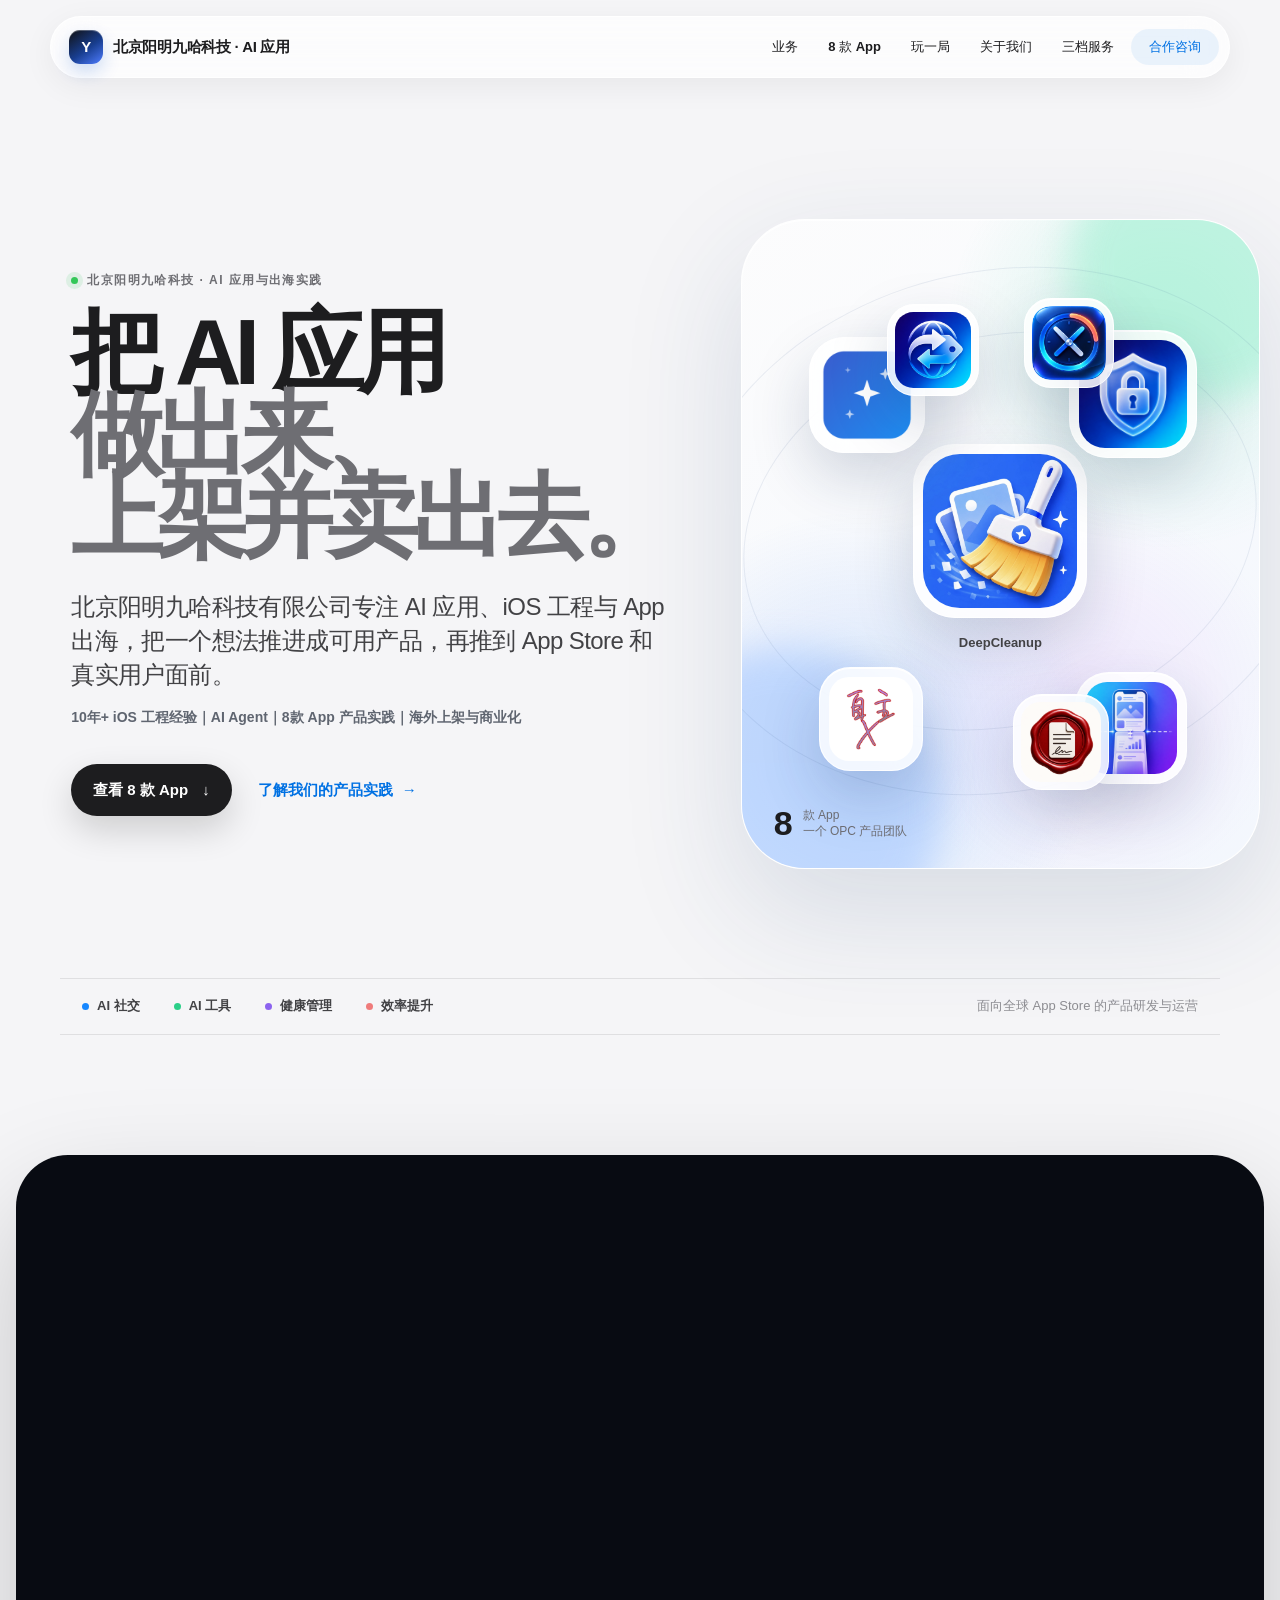
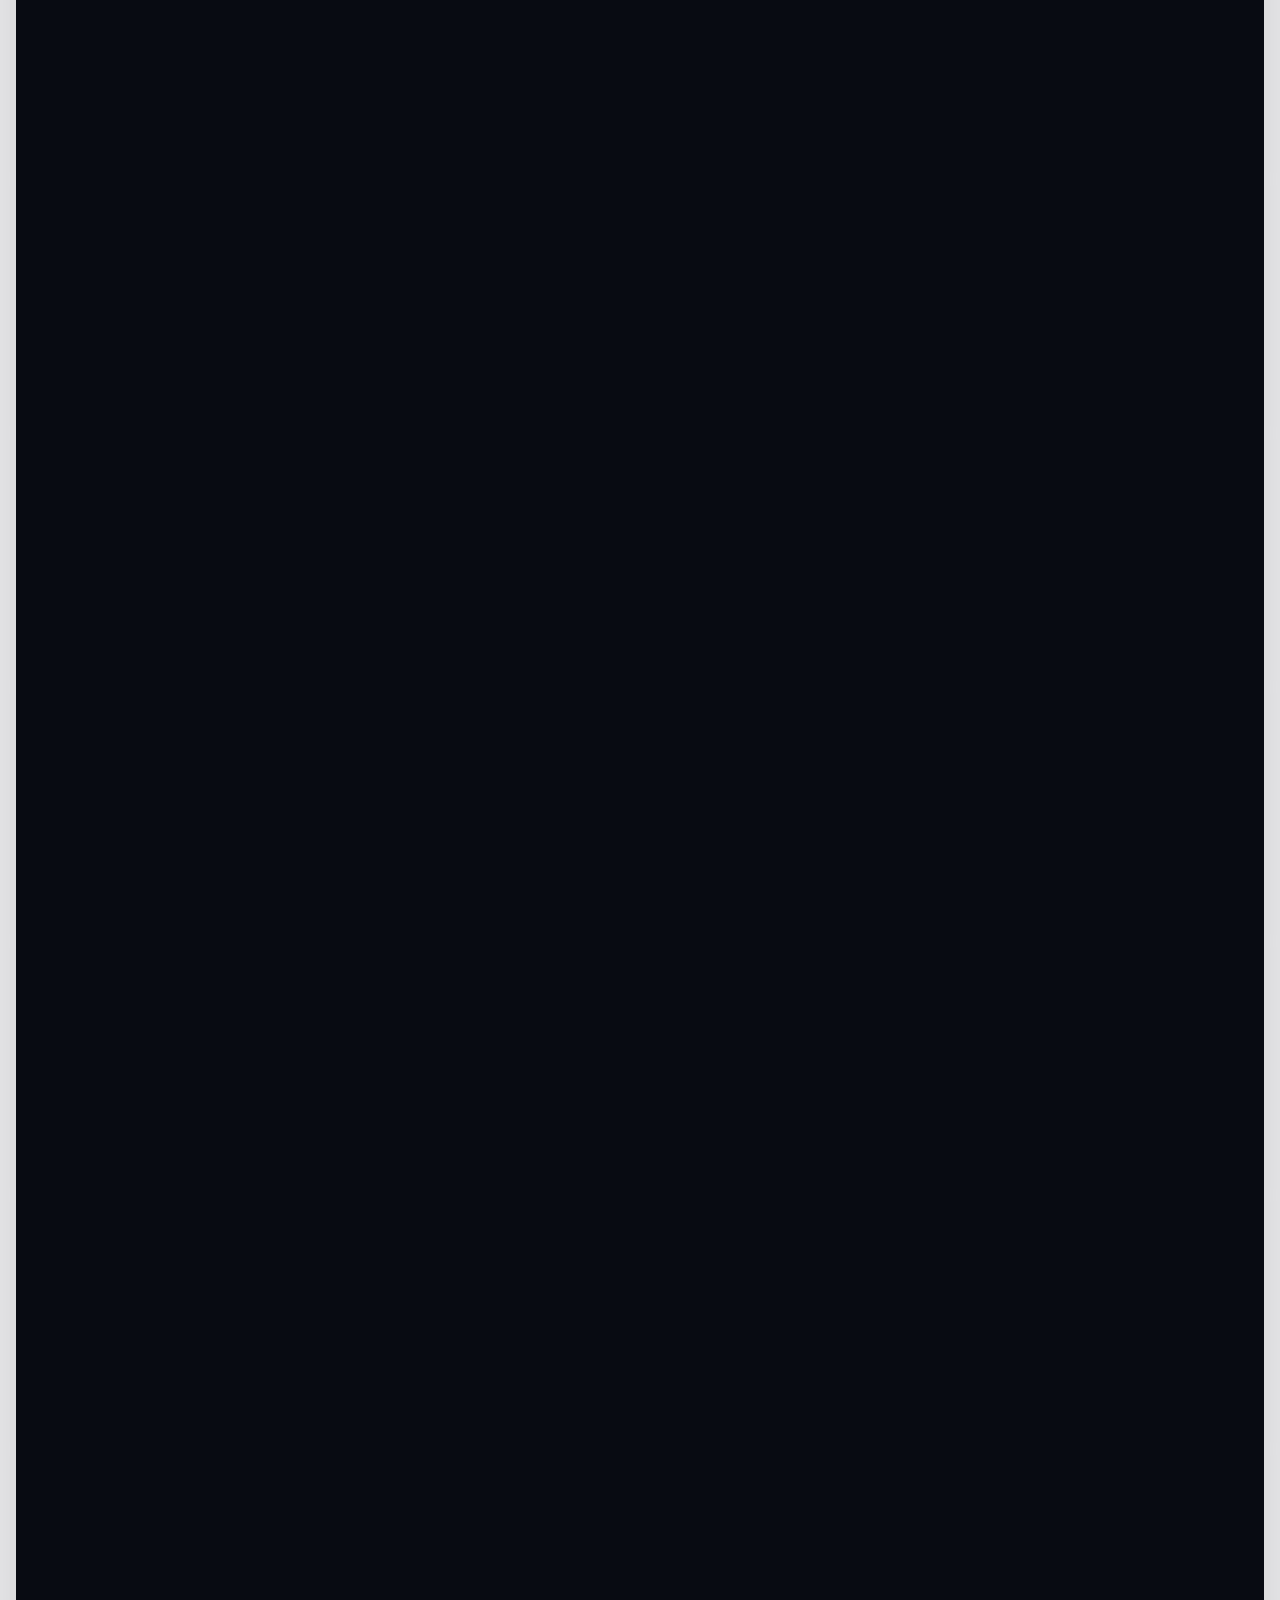
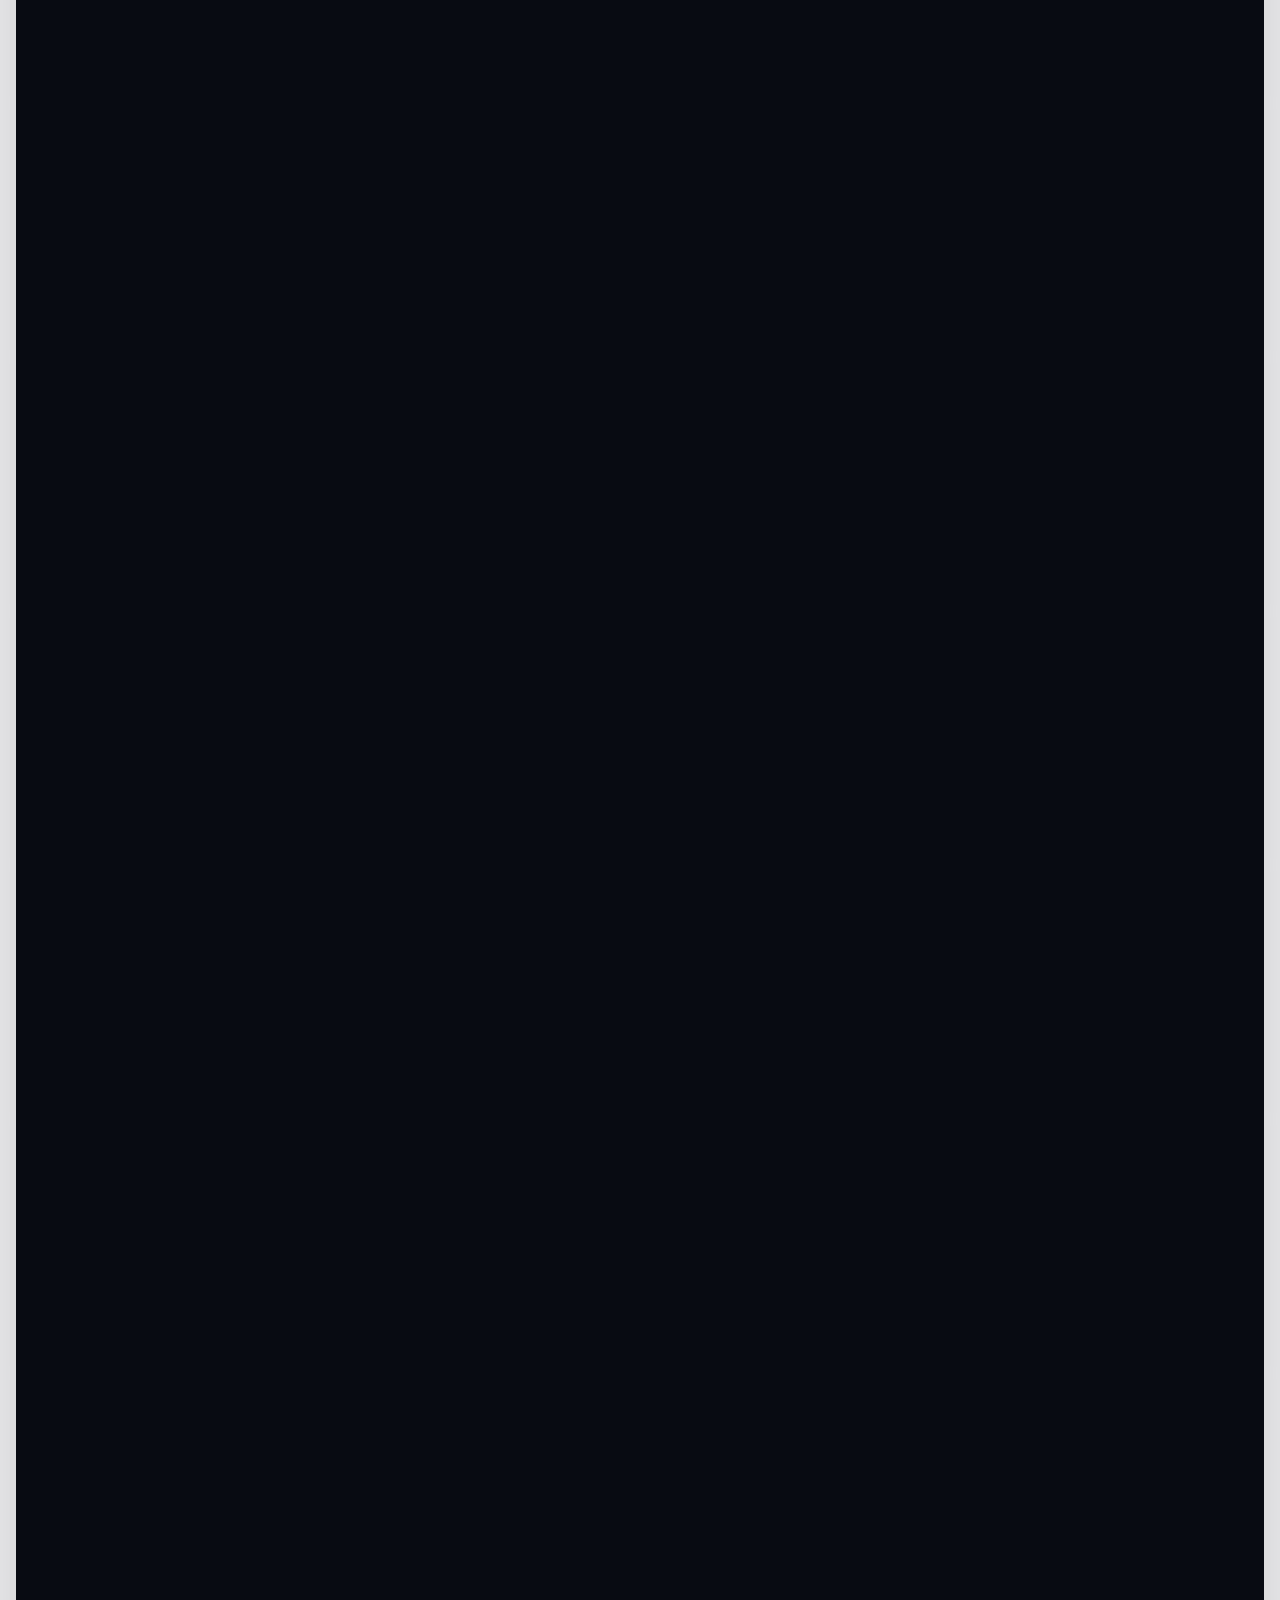
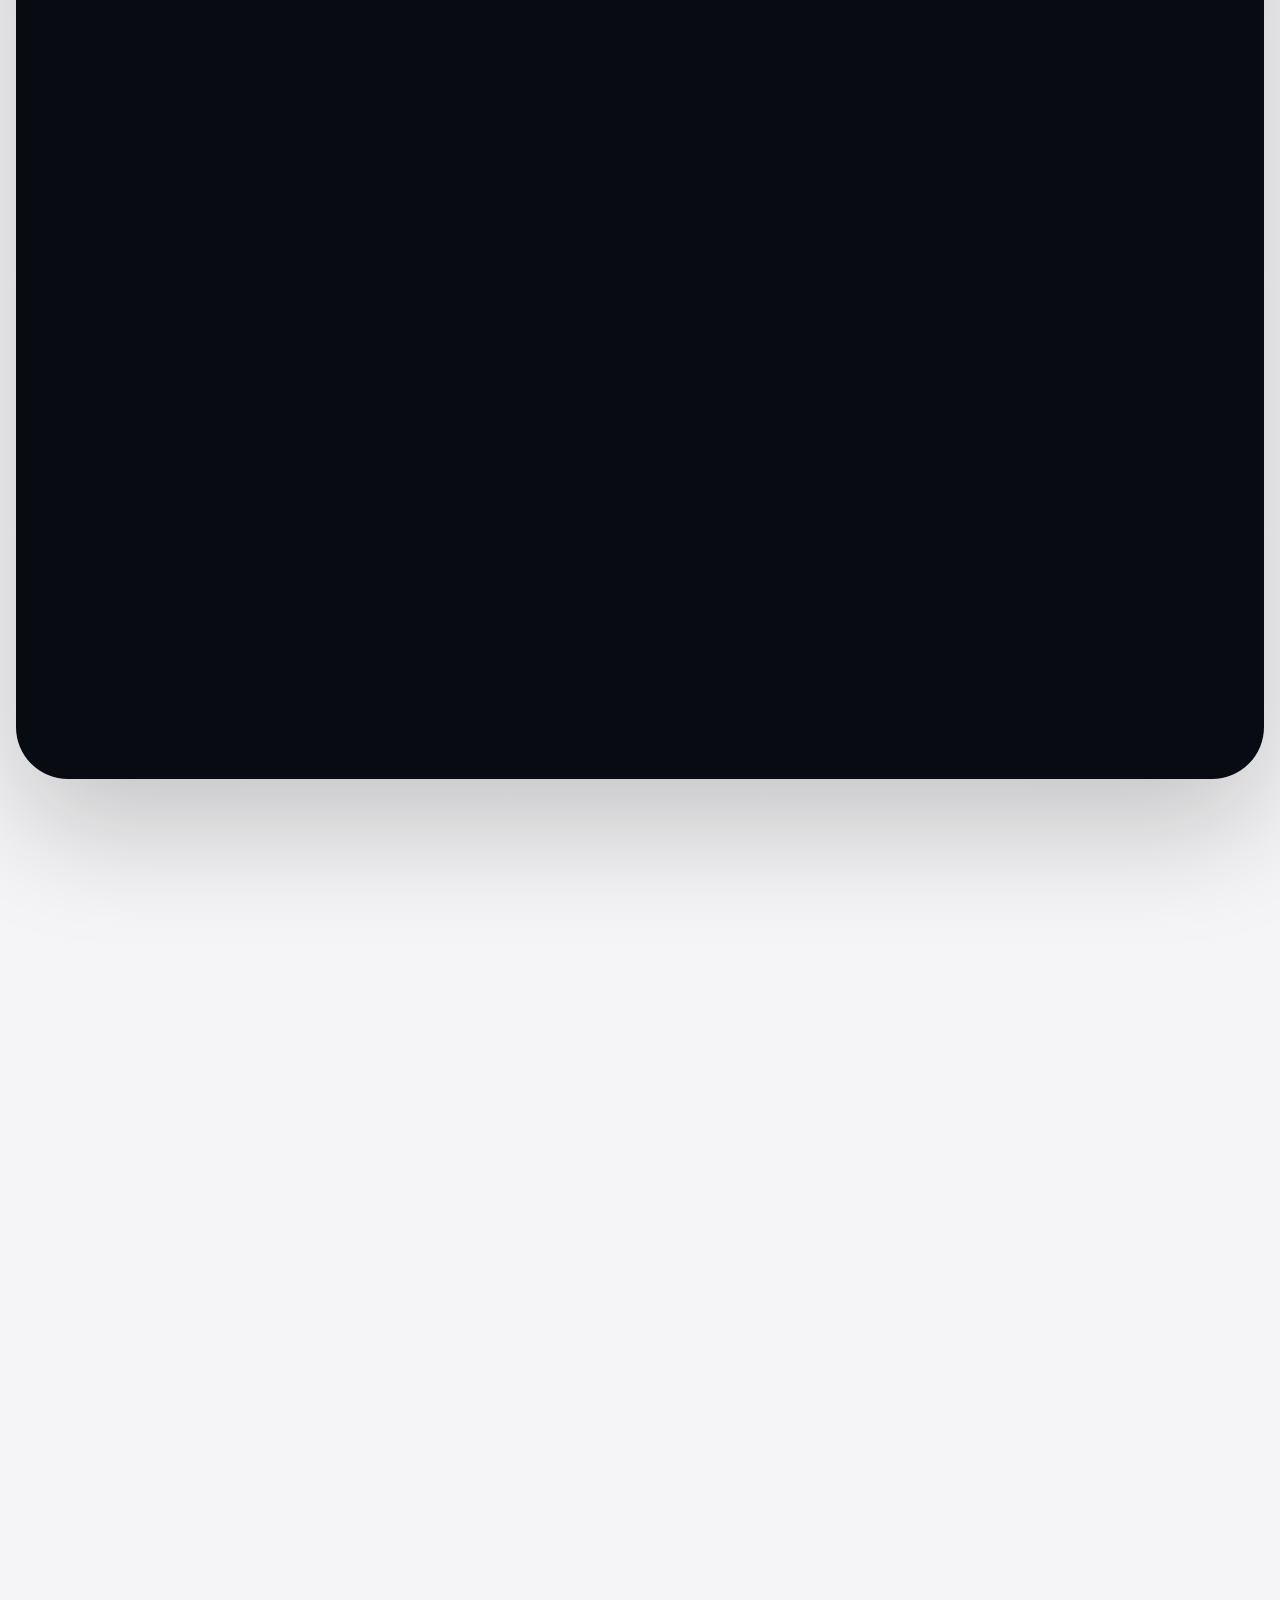
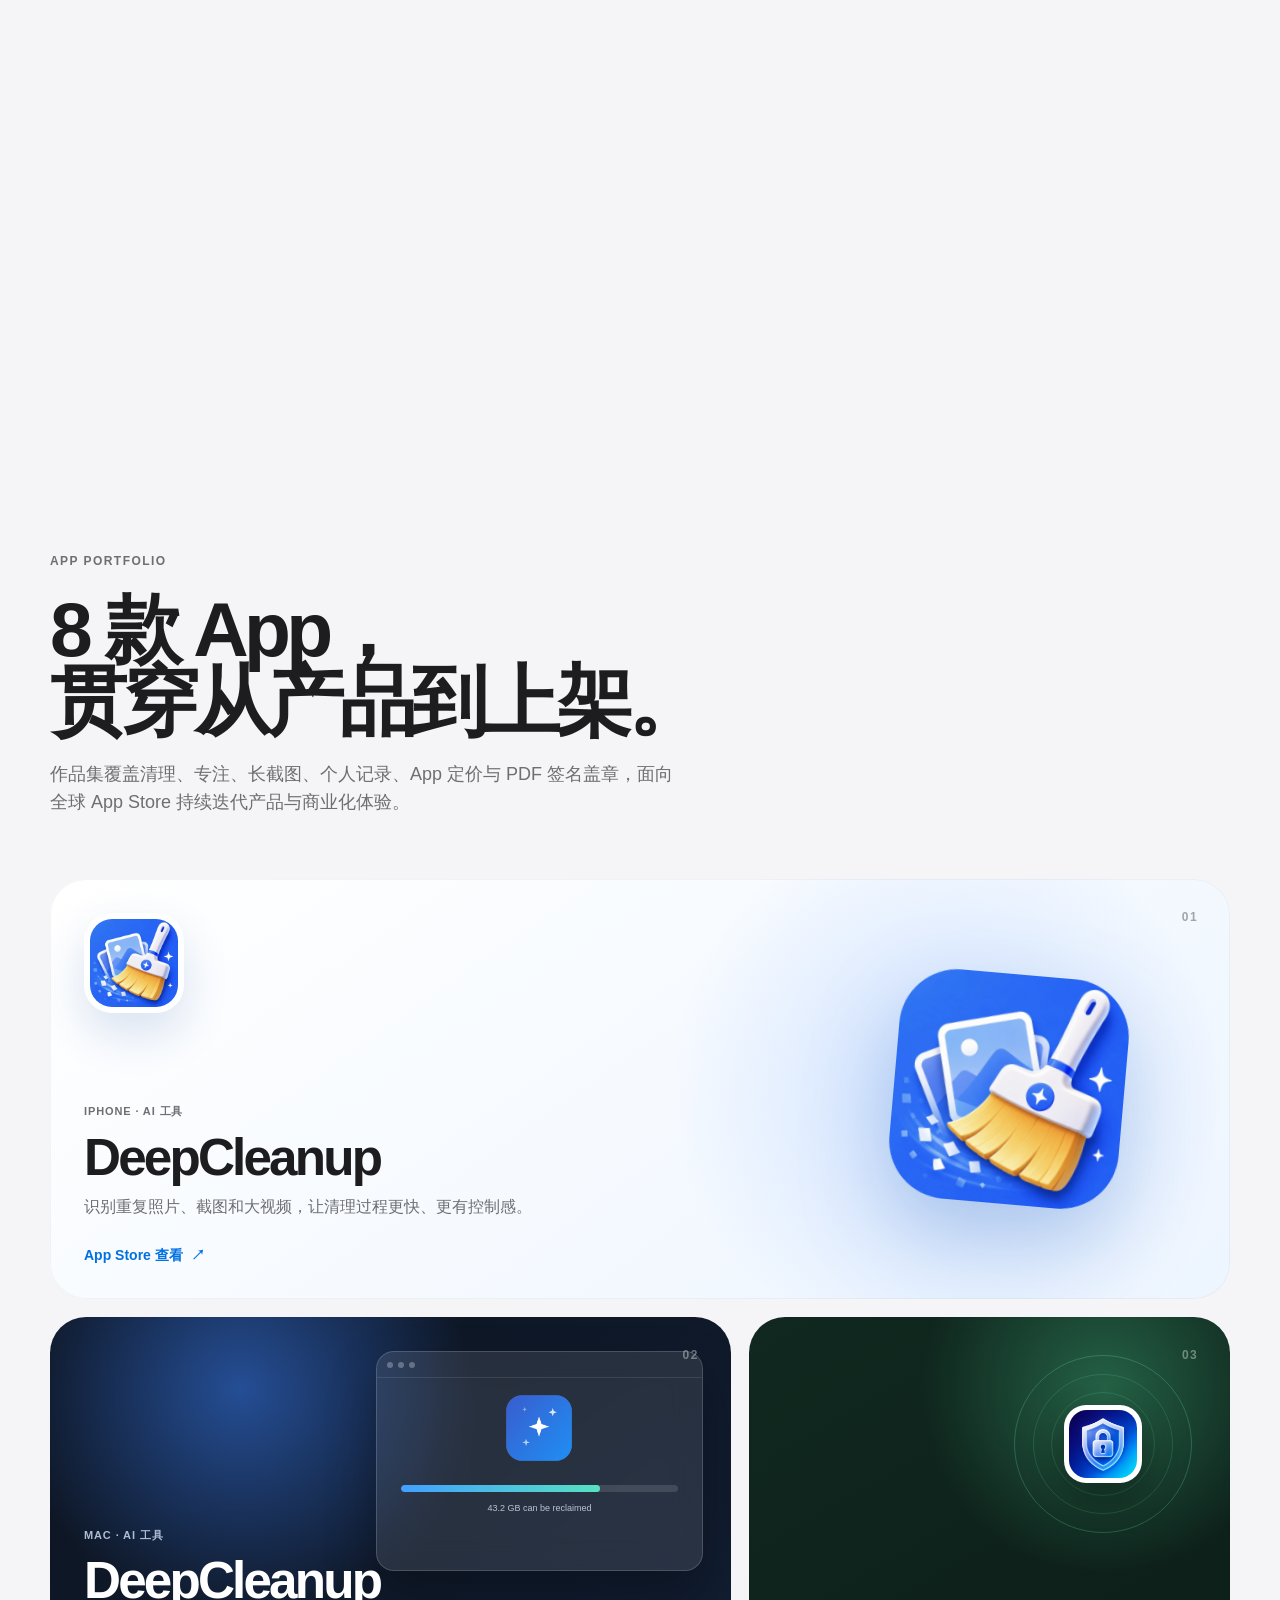
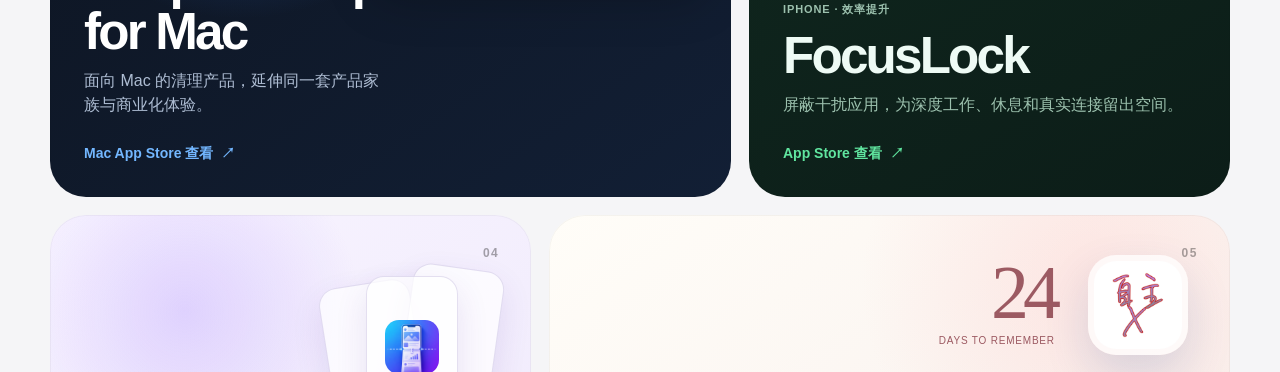
==== index.html @ b3d33155 "chore: sync homepage beside app site" ====
<!doctype html>
<html lang="zh-CN">
<head>
  <meta charset="utf-8" />
  <meta name="viewport" content="width=device-width, initial-scale=1" />
  <meta name="theme-color" content="#f5f5f7" />
  <title>北京阳明九哈科技有限公司｜AI 应用与全球化移动互联网产品</title>
  <meta name="description" content="北京阳明九哈科技有限公司，专注 AI 应用、iOS 工程、App 出海与从产品到 App Store 的完整落地。" />
  <meta name="keywords" content="AI 应用, AI Agent, iOS, App 出海, ASO, SEO, App 投流, App Store, 移动互联网产品" />
  <meta name="author" content="北京阳明九哈科技有限公司" />
  <meta property="og:type" content="website" />
  <meta property="og:title" content="北京阳明九哈科技有限公司｜AI 应用与全球化移动互联网产品" />
  <meta property="og:description" content="专注 AI 应用、iOS 工程、App 出海与产品商业化的科技公司。" />
  <meta property="og:image" content="https://yangmingjiuha.xyz/life-coach/assets/homepage-og.png" />
  <meta property="og:image:width" content="1200" />
  <meta property="og:image:height" content="630" />
  <meta property="og:image:alt" content="北京阳明九哈科技 — AI 应用与全球化移动互联网产品" />
  <meta name="twitter:card" content="summary_large_image" />
  <meta name="twitter:title" content="北京阳明九哈科技有限公司｜AI 应用与全球化移动互联网产品" />
  <meta name="twitter:description" content="专注 AI 应用、iOS 工程与 App 出海实践的科技公司。" />
  <meta name="twitter:image" content="life-coach/assets/homepage-og.png" />
  <link rel="icon" type="image/png" href="life-coach/assets/favicon.png" />
  <link rel="preload" as="image" href="life-coach/assets/icons/deepcleanup-ios.png" fetchpriority="high" />
  <link rel="stylesheet" href="life-coach/style.css" />
  <link rel="stylesheet" href="company.css?v=focuslock-fix-1" />
  <script src="homepage.js" defer></script>
</head>
<body>
  <a class="skip-link" href="#main">跳到主要内容</a>

  <header class="site-header">
    <a class="brand" href="#top" aria-label="北京阳明九哈科技有限公司">
      <span class="brand-mark" aria-hidden="true">Y</span>
      <span>北京阳明九哈科技 · AI 应用</span>
    </a>
    <nav class="nav" aria-label="主导航">
      <a href="#business">业务</a>
      <a href="#apps">8 款 App</a>
      <a href="pixel-quest/">玩一局</a>
      <a href="#about">关于我们</a>
      <a href="#services">三档服务</a>
      <a class="nav-cta" href="#contact">合作咨询</a>
    </nav>
  </header>

  <main id="main">
    <section class="hero" id="top" aria-labelledby="hero-title">
      <div class="hero-copy">
        <p class="kicker"><span></span> 北京阳明九哈科技 · AI 应用与出海实践</p>
        <h1 id="hero-title">把 AI 应用<br /><em>做出来、上架并卖出去。</em></h1>
        <p class="hero-lead">北京阳明九哈科技有限公司专注 AI 应用、iOS 工程与 App 出海，把一个想法推进成可用产品，再推到 App Store 和真实用户面前。</p>
        <p class="hero-cn">10年+ iOS 工程经验｜AI Agent｜8款 App 产品实践｜海外上架与商业化</p>
        <div class="hero-actions">
          <a class="button button-dark" href="#apps">查看 8 款 App <span aria-hidden="true">↓</span></a>
          <a class="text-link" href="#about">了解我们的产品实践 <span aria-hidden="true">→</span></a>
        </div>
      </div>

      <div class="product-stage" aria-label="阳明九哈 8 款 App 产品矩阵">
        <div class="stage-glow glow-blue"></div>
        <div class="stage-glow glow-green"></div>
        <div class="stage-orbit orbit-one"></div>
        <div class="stage-orbit orbit-two"></div>

        <a class="stage-icon stage-main" href="#app-deepcleanup" aria-label="查看 DeepCleanup">
          <img src="life-coach/assets/icons/deepcleanup-ios.png" alt="DeepCleanup 图标" width="1024" height="1024" fetchpriority="high" />
          <span class="stage-label">DeepCleanup</span>
        </a>
        <a class="stage-icon stage-mac" href="#app-deepcleanup-mac" aria-label="查看 DeepCleanup for Mac">
          <img src="life-coach/assets/icons/deepcleanup-mac.png" alt="DeepCleanup for Mac 图标" width="1024" height="1024" loading="lazy" decoding="async" />
        </a>
        <a class="stage-icon stage-focus" href="#app-focuslock" aria-label="查看 FocusLock">
          <img src="life-coach/assets/icons/focuslock.png" alt="FocusLock 图标" width="1024" height="1024" loading="lazy" decoding="async" />
        </a>
        <a class="stage-icon stage-shot" href="#app-longshot" aria-label="查看 LongShot">
          <img src="life-coach/assets/icons/longshot.png" alt="LongShot 图标" width="1024" height="1024" loading="lazy" decoding="async" />
        </a>
        <a class="stage-icon stage-life" href="#app-lifelog" aria-label="查看 LifeLog">
          <img src="life-coach/assets/icons/lifelog.png" alt="LifeLog 图标" width="1024" height="1024" loading="lazy" decoding="async" />
        </a>
        <a class="stage-icon stage-ratepilot" href="#app-ratepilot" aria-label="查看 RatePilot">
          <img src="life-coach/assets/icons/ratepilot.png" alt="RatePilot 图标" width="512" height="512" loading="lazy" decoding="async" />
        </a>
        <a class="stage-icon stage-stamp" href="#app-stamp" aria-label="查看 Stamp Studio">
          <img src="life-coach/assets/icons/stamp-studio.png" alt="Stamp Studio 图标" width="512" height="512" loading="lazy" decoding="async" />
        </a>
        <a class="stage-icon stage-countdown" href="#app-x-autonomy-countdown" aria-label="查看 X Autonomy Countdown">
          <img src="life-coach/assets/icons/x-autonomy-countdown.png" alt="X Autonomy Countdown 图标" width="512" height="512" loading="lazy" decoding="async" />
        </a>

        <div class="stage-caption" aria-hidden="true">
          <strong>8</strong>
          <span>款 App<br />一个 OPC 产品团队</span>
        </div>
      </div>
    </section>

    <section class="category-rail" aria-label="阳明九哈的产品方向">
      <span><i class="dot blue"></i>AI 社交</span>
      <span><i class="dot green"></i>AI 工具</span>
      <span><i class="dot purple"></i>健康管理</span>
      <span><i class="dot coral"></i>效率提升</span>
      <span class="rail-note">面向全球 App Store 的产品研发与运营</span>
    </section>

    <section class="featured" id="business" aria-labelledby="business-title">
      <div class="featured-copy">
        <div class="featured-brand">
          <img src="life-coach/assets/icons/deepcleanup-ios.png" alt="DeepCleanup 图标" width="1024" height="1024" loading="lazy" decoding="async" />
          <div><strong>AI App 产品研发</strong><span>从需求到上架与增长</span></div>
        </div>
        <p class="overline">公司业务 · AI × Mobile</p>
        <h2 id="business-title">不只写代码。<br /><em>把产品推向市场。</em></h2>
        <p class="featured-lead">我把多年 iOS 架构、性能优化、图像处理和商业化经验，放进 AI Agent 与 App 出海实践里。关注的不只是代码能不能运行，也包括产品是否易用、能否上架，以及用户是否愿意持续使用。</p>
        <ul class="feature-points" aria-label="公司的产品能力">
          <li><span>01</span>AI 应用与 Agent：从场景定义到可用原型</li>
          <li><span>02</span>iOS 工程与商业化：订阅、广告、归因和多语言</li>
          <li><span>03</span>上架与增长：App Store、ASO/SEO 和投流实验</li>
        </ul>
        <a class="app-store-button" href="#services">
          <span class="apple-mark" aria-hidden="true">●</span>
          <span><small>START WITH A PLAN</small><strong>查看三档服务</strong></span>
          <span class="arrow" aria-hidden="true">↗</span>
        </a>
      </div>

      <div class="featured-visual" aria-label="App 产品研发示意图">
        <div class="halo halo-one"></div>
        <div class="halo halo-two"></div>
        <div class="iphone" aria-hidden="true">
          <div class="dynamic-island"></div>
          <div class="phone-status"><span>9:41</span><span>● ●</span></div>
          <div class="phone-heading"><small>AI Product Studio</small><strong>Ship what matters.</strong></div>
          <div class="clean-score">
            <div class="score-ring"><span><b>8</b> APPS</span></div>
            <p>from idea to App Store</p>
          </div>
          <div class="clean-rows">
            <div><i class="row-icon row-blue"></i><span><b>App Pricing</b><small>RatePilot</small></span><em>全球</em></div>
            <div><i class="row-icon row-purple"></i><span><b>AI Tools</b><small>DeepCleanup</small></span><em>订阅</em></div>
            <div><i class="row-icon row-cyan"></i><span><b>Growth</b><small>ASO · SEO · Ads</small></span><em>迭代</em></div>
          </div>
        </div>
        <div class="floating-stat stat-left" aria-hidden="true"><small>团队</small><strong>10+ 年</strong><span>iOS 工程与产品研发经验</span></div>
        <div class="floating-stat stat-right" aria-hidden="true"><small>Product loop</small><strong>Build → Ship</strong><span>上架之后继续增长</span></div>
      </div>
    </section>

    <section class="services-section" id="services" aria-labelledby="services-title">
      <div class="services-intro">
        <p class="overline">AI IOS · 三档独立服务</p>
        <h2 id="services-title">按 App 阶段选，<br /><em>不是一套模糊陪跑。</em></h2>
        <p>三档服务独立销售、独立定价、独立验收。¥299 不是后两档的低价入口或前置步骤。</p>
      </div>

      <div class="service-grid">
        <a class="service-card service-card-link" href="ios-services/diagnosis.html" aria-label="查看 App 单点诊断详情">
          <div class="service-price">¥299</div>
          <h3>App 单点诊断</h3>
          <p class="service-tag">已有 App，只卡一个明确问题 · 最多 70 分钟</p>
          <dl>
            <div><dt>客户负责</dt><dd>录屏、代码现状和一个具体问题。</dd></div>
            <div><dt>我们交付</dt><dd>15 分钟预审＋45 分钟沟通＋10 分钟一页清单。</dd></div>
            <div><dt>验收终点</dt><dd>一页问题判断与修改顺序。</dd></div>
          </dl>
          <p class="service-boundary">不代写代码、不做整款 App 体检、不承诺审核结果。</p>
          <span class="service-buy">查看「诊断」详情 <span aria-hidden="true">→</span></span>
        </a>

        <a class="service-card service-card-link" href="ios-services/mvp.html" aria-label="查看 AI iOS MVP 开发陪跑详情">
          <div class="service-price">¥10,000</div>
          <h3>AI iOS MVP 0→1 开发陪跑</h3>
          <p class="service-tag">从想法推进到内部 TestFlight · 连续 5 个工作日</p>
          <dl>
            <div><dt>客户负责</dt><dd>完成代码与素材。</dd></div>
            <div><dt>我们交付</dt><dd>需求冻结、代码审查、排障与每日任务安排。</dd></div>
            <div><dt>验收终点</dt><dd>核心功能完成，并可通过内部 TestFlight 安装。</dd></div>
          </dl>
          <p class="service-boundary">客户负责开发；不承担完整代码交付责任，不含正式送审。</p>
          <span class="service-buy">查看「MVP」详情 <span aria-hidden="true">→</span></span>
        </a>

        <a class="service-card service-card-link" href="ios-services/launch.html" aria-label="查看 AI iOS 七日上架冲刺详情">
          <div class="service-price">¥18,000</div>
          <h3>AI iOS 七日上架冲刺</h3>
          <p class="service-tag">范围收敛的简单工具 App · 连续 7 个自然日</p>
          <dl>
            <div><dt>客户负责</dt><dd>完成代码、素材和每日任务。</dd></div>
            <div><dt>我们交付</dt><dd>开发、订阅、测试、材料、提交与审核沟通把关。</dd></div>
            <div><dt>验收终点</dt><dd>App Store 公开链接可访问。</dd></div>
          </dl>
          <p class="service-boundary">仅接单一核心功能、最多 5 页的简单工具 App；客户全部履约但 168 小时无公开链接，退款 20% 后服务结束。</p>
          <span class="service-buy">查看「上架」详情 <span aria-hidden="true">→</span></span>
        </a>
      </div>
      <p class="service-notice">七日上架不接受登录社交、UGC、聊天、电商、复杂后台、金融医疗、硬件连接或大量定制 UI。</p>
    </section>

    <section class="apps" id="apps" aria-labelledby="apps-title">
      <div class="section-heading">
        <p class="overline">APP PORTFOLIO</p>
        <h2 id="apps-title">8 款 App，<br />贯穿从产品到上架。</h2>
        <p>作品集覆盖清理、专注、长截图、个人记录、App 定价与 PDF 签名盖章，面向全球 App Store 持续迭代产品与商业化体验。</p>
      </div>

      <div class="app-grid">
        <article class="app-card card-clean-ios" id="app-deepcleanup">
          <div class="card-number">01</div>
          <div class="card-icon"><img src="life-coach/assets/icons/deepcleanup-ios.png" alt="DeepCleanup 图标" width="1024" height="1024" loading="lazy" decoding="async" /></div>
          <div class="card-copy">
            <span class="platform-pill">iPhone · AI 工具</span>
            <h3>DeepCleanup</h3>
            <p>识别重复照片、截图和大视频，让清理过程更快、更有控制感。</p>
          </div>
          <a class="card-link" href="https://apps.apple.com/us/app/deepcleanup-photo-cleaner/id6777354576" target="_blank" rel="noopener noreferrer">App Store 查看 <span aria-hidden="true">↗</span></a>
        </article>

        <article class="app-card card-clean-mac" id="app-deepcleanup-mac">
          <div class="card-number">02</div>
          <div class="mac-window" aria-hidden="true">
            <div class="window-bar"><i></i><i></i><i></i></div>
            <img src="life-coach/assets/icons/deepcleanup-mac.png" alt="" width="1024" height="1024" loading="lazy" decoding="async" />
            <div class="window-meter"><span></span></div>
            <small>43.2 GB can be reclaimed</small>
          </div>
          <div class="card-copy">
            <span class="platform-pill">Mac · AI 工具</span>
            <h3>DeepCleanup for Mac</h3>
            <p>面向 Mac 的清理产品，延伸同一套产品家族与商业化体验。</p>
          </div>
          <a class="card-link" href="https://apps.apple.com/us/app/deepcleanup/id6777946333?mt=12" target="_blank" rel="noopener noreferrer">Mac App Store 查看 <span aria-hidden="true">↗</span></a>
        </article>

        <article class="app-card card-focus" id="app-focuslock">
          <div class="card-number">03</div>
          <div class="focus-orbit" aria-hidden="true"><span><img src="life-coach/assets/icons/focuslock.png" alt="" width="78" height="78" loading="lazy" decoding="async" /></span></div>
          <div class="card-copy">
            <span class="platform-pill">iPhone · 效率提升</span>
            <h3>FocusLock</h3>
            <p>屏蔽干扰应用，为深度工作、休息和真实连接留出空间。</p>
          </div>
          <a class="card-link" href="https://apps.apple.com/us/app/focuslock-app-blocker/id6781309683" target="_blank" rel="noopener noreferrer">App Store 查看 <span aria-hidden="true">↗</span></a>
        </article>

        <article class="app-card card-shot" id="app-longshot">
          <div class="card-number">04</div>
          <div class="shot-stack" aria-hidden="true"><span></span><span></span><span><img src="life-coach/assets/icons/longshot.png" alt="" width="54" height="54" loading="lazy" decoding="async" /></span></div>
          <div class="card-copy">
            <span class="platform-pill">iPhone · 效率提升</span>
            <h3>LongShot</h3>
            <p>把零散截图拼成一张连续、清晰、随时可以分享的长图。</p>
          </div>
          <a class="card-link" href="https://apps.apple.com/us/app/longshot-screenshot-stitch/id6745420963" target="_blank" rel="noopener noreferrer">App Store 查看 <span aria-hidden="true">↗</span></a>
        </article>

        <article class="app-card card-life" id="app-lifelog">
          <div class="card-number">05</div>
          <div class="life-date" aria-hidden="true"><span>24</span><small>days to remember</small></div>
          <div class="card-icon life-icon"><img src="life-coach/assets/icons/lifelog.png" alt="LifeLog 图标" width="1024" height="1024" loading="lazy" decoding="async" /></div>
          <div class="card-copy">
            <span class="platform-pill">iPhone · 个人记录</span>
            <h3>LifeLog</h3>
            <p>倒计时、重要日子、私密记录和那些最终组成生活的小片段。</p>
          </div>
          <a class="card-link" href="https://apps.apple.com/us/app/lifelog-countdown-journal/id1610261169" target="_blank" rel="noopener noreferrer">App Store 查看 <span aria-hidden="true">↗</span></a>
        </article>

        <article class="app-card card-ratepilot" id="app-ratepilot">
          <div class="card-number">06</div>
          <div class="new-app-icon" aria-hidden="true"><img src="life-coach/assets/icons/ratepilot.png" alt="" width="512" height="512" loading="lazy" decoding="async" /></div>
          <div class="card-copy">
            <span class="platform-pill">海外 · 开发者工具</span>
            <h3>RatePilot</h3>
            <p>面向开发者的 App 与订阅定价工具，帮助比较不同市场的价格策略与商业化方案。</p>
          </div>
          <a class="card-link" href="https://apps.apple.com/us/app/ratepilot-fx-pricing/id6782362394" target="_blank" rel="noopener noreferrer">App Store 查看 <span aria-hidden="true">↗</span></a>
        </article>

        <article class="app-card card-stamp" id="app-stamp">
          <div class="card-number">07</div>
          <div class="new-app-icon" aria-hidden="true"><img src="life-coach/assets/icons/stamp-studio.png" alt="" width="512" height="512" loading="lazy" decoding="async" /></div>
          <div class="card-copy">
            <span class="platform-pill">iPhone / iPad · 效率工具</span>
            <h3>Stamp Studio</h3>
            <p>PDF 签名与盖章工具：导入文档、创建签名和印章，并保存、导出处理后的 PDF。</p>
          </div>
          <a class="card-link" href="https://apps.apple.com/br/app/stamp-studio/id6790093959" target="_blank" rel="noopener noreferrer">App Store 查看 <span aria-hidden="true">↗</span></a>
        </article>

        <article class="app-card card-countdown" id="app-x-autonomy-countdown">
          <div class="card-number">08</div>
          <div class="card-icon"><img src="life-coach/assets/icons/x-autonomy-countdown.png" alt="X Autonomy Countdown 图标" width="512" height="512" loading="lazy" decoding="async" /></div>
          <div class="card-copy">
            <span class="platform-pill">Mac · 效率提升</span>
            <h3>X Autonomy Countdown</h3>
            <p>常驻菜单栏的 macOS 专注倒计时，支持设置标题、暂停、继续、重新计时，并记录完成结果。</p>
          </div>
          <a class="card-link" href="https://apps.apple.com/us/app/x%E8%87%AA%E4%B8%BB%E5%80%92%E8%AE%A1%E6%97%B6/id6504705716?mt=12" target="_blank" rel="noopener noreferrer">Mac App Store 查看 <span aria-hidden="true">↗</span></a>
        </article>
      </div>
    </section>

    <section class="about" id="about" aria-labelledby="about-title">
      <div class="about-intro">
        <p class="overline">ABOUT 北京阳明九哈科技</p>
        <h2 id="about-title">一支专注的团队，也能<br />把产品跑起来。</h2>
      </div>
      <div class="about-copy">
        <p>北京阳明九哈科技有限公司拥有 10 年以上 iOS 开发经验，长期关注架构设计、性能优化、图像处理、AI 能力接入与 App 商业化。</p>
        <p>现在以独立产品团队的方式做 AI 应用和全球化移动互联网产品，从场景定义、原型验证、工程实现，到 App Store 上架与增长，持续把产品推向真实市场。</p>
        <p class="positioning-note"><strong>AI 应用｜iOS 工程｜App 出海｜产品商业化</strong><br />把复杂技术变成可用产品，把产品推进到下一步。</p>
        <p class="about-cn">分享 AI 开发、ASO/SEO、App 投流与独立产品实践。</p>
      </div>
      <div class="metrics" aria-label="公司的能力摘要">
        <div><strong>10+</strong><span>年 iOS<br />工程经验</span></div>
        <div><strong>8</strong><span>款 App<br />运营与交付</span></div>
        <div><strong>4</strong><span>个产品方向<br />面向全球市场</span></div>
      </div>
      <div class="capabilities" aria-label="技术与增长能力">
        <span>Swift</span><span>SwiftUI</span><span>Objective-C</span><span>AI Agent</span><span>StoreKit</span><span>Photos / GPU</span><span>ASO / SEO</span><span>App 投流</span><span>海外上架</span>
      </div>
    </section>

    <section class="contact" id="contact" aria-labelledby="contact-title">
      <p class="overline">合作入口</p>
      <h2 id="contact-title">从一个问题开始，<br /><em>把产品推到下一步。</em></h2>
      <p>想做 AI iOS MVP、解决一个上架阻塞，或把已经做出的 App 推向海外市场，可以先从三档服务的边界开始。</p>
      <div class="contact-actions">
        <a class="button button-light" href="#services">查看三档 iOS 服务 <span aria-hidden="true">↓</span></a>
        <a class="text-link light" href="mailto:zxm_qwer@163.com">邮件联系北京阳明九哈科技有限公司 <span aria-hidden="true">↗</span></a>
        <a class="text-link light" href="https://x.com/x_autonomy" target="_blank" rel="noopener noreferrer">X / Twitter · @x_autonomy <span aria-hidden="true">↗</span></a>
        <div class="contact-copy-wrap">
          <button class="text-link light contact-copy" type="button" data-copy-text="17600383816" aria-describedby="wechat-copy-status">
            微信 · 17600383816 <span aria-hidden="true">复制</span>
          </button>
          <span class="contact-copy-status" id="wechat-copy-status" role="status" aria-live="polite"></span>
        </div>
      </div>
      <figure class="wechat-card">
        <img src="life-coach/assets/wechat-qr.jpg" alt="微信二维码，扫码添加北京阳明九哈科技有限公司" width="700" height="700" loading="lazy" decoding="async" />
        <figcaption>
          <strong>微信联系</strong>
          <span>扫码添加微信<br />17600383816（微信同号）</span>
        </figcaption>
      </figure>
    </section>
  </main>

  <footer class="footer">
    <a class="brand footer-brand" href="#top"><span class="brand-mark" aria-hidden="true">Y</span><span>北京阳明九哈科技 · AI 应用</span></a>
    <p>AI 应用与全球化移动互联网产品</p>
    <nav class="footer-links" aria-label="页脚导航">
      <a href="#business">业务</a><a href="#apps">8 款 App</a><a href="pixel-quest/">玩一局</a><a href="#services">三档服务</a><a href="life-coach/privacy.html">隐私</a><a href="life-coach/privacy-supplement.html">隐私补充说明</a><a href="life-coach/terms.html">条款</a>
    </nav>
    <p class="copyright">© 2026 北京阳明九哈科技有限公司 · Built for useful products.</p>
  </footer>
</body>
</html>
---- life-coach/style.css ----
:root {
  --ink: #1d1d1f;
  --ink-2: #424245;
  --muted: #6e6e73;
  --line: rgba(29, 29, 31, .1);
  --paper: #f5f5f7;
  --white: #fff;
  --blue: #0071e3;
  --blue-bright: #2997ff;
  --radius-xl: 52px;
  --radius-lg: 36px;
  --radius-md: 24px;
  --shadow: 0 30px 90px rgba(0, 0, 0, .12);
}

* { box-sizing: border-box; }
html { scroll-behavior: smooth; }
html, body { overflow-x: clip; }
body {
  margin: 0;
  color: var(--ink);
  background: var(--paper);
  font-family: -apple-system, BlinkMacSystemFont, "SF Pro Display", "SF Pro Text", "Helvetica Neue", sans-serif;
  line-height: 1.45;
  -webkit-font-smoothing: antialiased;
  text-rendering: optimizeLegibility;
}
a { color: inherit; text-decoration: none; }
img { display: block; max-width: 100%; }
button, a { -webkit-tap-highlight-color: transparent; }

.skip-link {
  position: fixed;
  top: -60px;
  left: 24px;
  z-index: 100;
  padding: 12px 18px;
  border-radius: 999px;
  color: #fff;
  background: #000;
  transition: top .2s ease;
}
.skip-link:focus { top: 16px; }

.site-header {
  position: sticky;
  top: 16px;
  z-index: 50;
  width: min(1180px, calc(100% - 32px));
  height: 62px;
  margin: 16px auto 0;
  padding: 0 10px 0 18px;
  display: flex;
  align-items: center;
  justify-content: space-between;
  border: 1px solid rgba(255, 255, 255, .82);
  border-radius: 999px;
  background: rgba(255, 255, 255, .72);
  box-shadow: 0 8px 32px rgba(0, 0, 0, .06);
  backdrop-filter: saturate(160%) blur(22px);
  -webkit-backdrop-filter: saturate(160%) blur(22px);
}
.brand { display: inline-flex; align-items: center; gap: 10px; font-size: 15px; font-weight: 700; letter-spacing: -.02em; }
.brand-mark {
  width: 34px;
  height: 34px;
  display: grid;
  place-items: center;
  border-radius: 11px;
  color: #fff;
  background: linear-gradient(145deg, #111 0%, #183e90 55%, #4e7cff 100%);
  box-shadow: inset 0 1px 0 rgba(255, 255, 255, .28), 0 8px 18px rgba(0, 79, 205, .2);
}
.nav { display: flex; align-items: center; gap: 4px; font-size: 13px; font-weight: 560; }
.nav a { padding: 9px 13px; border-radius: 999px; transition: background .2s ease, color .2s ease; }
.nav a:hover { background: rgba(0, 0, 0, .05); }
.nav a[aria-current="location"] { color: var(--blue); background: rgba(0, 113, 227, .08); }
.nav .nav-cta { padding-inline: 18px; color: #fff; background: var(--ink); }
.nav .nav-cta:hover { color: #fff; background: #000; }
.hero {
  width: min(1280px, calc(100% - 40px));
  min-height: 900px;
  margin: 0 auto;
  padding: 112px 0 80px;
  display: grid;
  grid-template-columns: .92fr 1.08fr;
  gap: 74px;
  align-items: center;
}
.hero-copy { position: relative; z-index: 2; padding-left: clamp(0px, 4vw, 52px); }
.kicker, .overline {
  margin: 0 0 22px;
  color: var(--muted);
  font-size: 12px;
  font-weight: 700;
  letter-spacing: .12em;
  text-transform: uppercase;
}
.kicker { display: flex; align-items: center; gap: 9px; }
.kicker span { width: 7px; height: 7px; border-radius: 50%; background: #34c759; box-shadow: 0 0 0 5px rgba(52, 199, 89, .12); }
h1, h2, h3, p { margin-top: 0; }
h1 {
  max-width: 760px;
  margin-bottom: 32px;
  font-size: clamp(62px, 7.2vw, 112px);
  font-weight: 720;
  line-height: .89;
  letter-spacing: -.075em;
}
h1 em, h2 em { color: var(--muted); font-style: normal; font-weight: inherit; }
.hero-lead { max-width: 620px; margin-bottom: 14px; color: var(--ink-2); font-size: clamp(19px, 2vw, 24px); line-height: 1.42; letter-spacing: -.025em; }
.hero-cn { max-width: 600px; margin-bottom: 0; color: #8e8e93; font-size: 14px; line-height: 1.7; }
.hero-actions, .contact-actions { display: flex; align-items: center; gap: 26px; margin-top: 34px; }
.button {
  min-height: 52px;
  padding: 0 22px;
  display: inline-flex;
  align-items: center;
  justify-content: center;
  gap: 14px;
  border: 0;
  border-radius: 999px;
  font-size: 15px;
  font-weight: 650;
  transition: transform .25s ease, box-shadow .25s ease, background .25s ease;
}
.button:hover { transform: translateY(-2px); }
.button-dark { color: #fff; background: var(--ink); box-shadow: 0 14px 34px rgba(0, 0, 0, .16); }
.button-dark:hover { background: #000; box-shadow: 0 18px 42px rgba(0, 0, 0, .2); }
.text-link { display: inline-flex; gap: 9px; color: var(--blue); font-size: 15px; font-weight: 650; }
.text-link span, .card-link span { transition: transform .2s ease; }
.text-link:hover span, .card-link:hover span { transform: translate(2px, -2px); }

.product-stage {
  position: relative;
  min-height: 650px;
  overflow: hidden;
  border: 1px solid rgba(255, 255, 255, .9);
  border-radius: 64px;
  background: rgba(255, 255, 255, .54);
  box-shadow: 0 42px 120px rgba(41, 72, 123, .15), inset 0 1px 0 #fff;
  isolation: isolate;
}
.product-stage::before {
  content: "";
  position: absolute;
  inset: 0;
  z-index: -1;
  background:
    radial-gradient(circle at 22% 82%, rgba(59, 130, 246, .20), transparent 36%),
    radial-gradient(circle at 82% 17%, rgba(46, 211, 153, .18), transparent 32%),
    radial-gradient(circle at 67% 74%, rgba(198, 128, 255, .15), transparent 34%),
    linear-gradient(145deg, rgba(255,255,255,.4), rgba(237,244,255,.52));
}
.stage-glow { position: absolute; border-radius: 50%; filter: blur(18px); opacity: .62; }
.glow-blue { width: 320px; height: 320px; left: -120px; bottom: -100px; background: #a9caff; }
.glow-green { width: 260px; height: 260px; right: -70px; top: -80px; background: #a4f0d4; }
.stage-orbit { position: absolute; left: 50%; top: 48%; border: 1px solid rgba(43, 78, 132, .09); border-radius: 50%; transform: translate(-50%, -50%) rotate(-14deg); }
.orbit-one { width: 520px; height: 390px; }
.orbit-two { width: 650px; height: 520px; }
.stage-icon {
  position: absolute;
  z-index: 3;
  display: block;
  padding: 9px;
  border: 1px solid rgba(255, 255, 255, .88);
  border-radius: 30%;
  background: rgba(255, 255, 255, .82);
  box-shadow: 0 24px 60px rgba(20, 45, 84, .18), inset 0 1px 0 #fff;
  backdrop-filter: blur(18px);
  animation: float 6.8s ease-in-out infinite;
  transition: transform .3s ease, box-shadow .3s ease;
}
.stage-icon:hover { transform: translateY(-9px) scale(1.045); box-shadow: 0 32px 70px rgba(20, 45, 84, .25); }
.stage-icon img { width: 100%; height: 100%; border-radius: 24%; object-fit: contain; }
.stage-main { width: 174px; height: 174px; left: 50%; top: 48%; border-radius: 42px; transform: translate(-50%, -50%); animation: float-main 7s ease-in-out infinite; }
.stage-main:hover { transform: translate(-50%, calc(-50% - 9px)) scale(1.045); }
.stage-label { position: absolute; left: 50%; top: calc(100% + 17px); transform: translateX(-50%); color: var(--ink-2); font-size: 13px; font-weight: 650; white-space: nowrap; }
.stage-mac { width: 116px; height: 116px; left: 13%; top: 18%; animation-delay: -.8s; }
.stage-focus { width: 128px; height: 128px; right: 12%; top: 17%; animation-delay: -2.1s; }
.stage-shot { width: 112px; height: 112px; right: 14%; bottom: 13%; animation-delay: -3.2s; }
.stage-life { width: 104px; height: 104px; left: 15%; bottom: 15%; animation-delay: -4.4s; }
.stage-caption { position: absolute; left: 32px; bottom: 28px; z-index: 2; display: flex; align-items: center; gap: 12px; color: var(--muted); }
.stage-caption strong { color: var(--ink); font-size: 34px; line-height: 1; letter-spacing: -.06em; }
.stage-caption span { font-size: 12px; line-height: 1.35; }
@keyframes float { 0%,100% { transform: translateY(0) rotate(0deg); } 50% { transform: translateY(-10px) rotate(1.5deg); } }
@keyframes float-main { 0%,100% { transform: translate(-50%,-50%); } 50% { transform: translate(-50%,calc(-50% - 12px)); } }

.category-rail {
  width: min(1160px, calc(100% - 40px));
  margin: 0 auto 120px;
  padding: 18px 22px;
  display: flex;
  align-items: center;
  gap: 34px;
  border-top: 1px solid var(--line);
  border-bottom: 1px solid var(--line);
  color: var(--ink-2);
  font-size: 13px;
  font-weight: 620;
}
.category-rail { scroll-snap-type: x proximity; }
.category-rail span { display: inline-flex; align-items: center; gap: 8px; white-space: nowrap; }
.category-rail > span { scroll-snap-align: start; }
.dot { width: 7px; height: 7px; border-radius: 50%; }
.dot.blue { background: #1687ff; }.dot.green { background: #2bcf88; }.dot.purple { background: #8c63ef; }.dot.coral { background: #ef7b7b; }
.category-rail .rail-note { margin-left: auto; color: #8e8e93; font-weight: 500; }

.featured {
  position: relative;
  width: min(1380px, calc(100% - 32px));
  min-height: 940px;
  margin: 0 auto 160px;
  padding: clamp(56px, 7vw, 104px);
  display: grid;
  grid-template-columns: .88fr 1.12fr;
  gap: 70px;
  align-items: center;
  overflow: hidden;
  color: #f5f5f7;
  border-radius: var(--radius-xl);
  background: #080b12;
  box-shadow: 0 50px 120px rgba(0, 0, 0, .2);
  content-visibility: auto;
  contain-intrinsic-size: 940px;
}
.featured::before { content: ""; position: absolute; inset: 0; background: radial-gradient(circle at 77% 38%, rgba(40, 129, 255, .24), transparent 34%), radial-gradient(circle at 83% 72%, rgba(25, 211, 166, .14), transparent 27%); }
.featured-copy, .featured-visual { position: relative; z-index: 2; }
.featured-brand { display: flex; align-items: center; gap: 14px; margin-bottom: 70px; }
.featured-brand img { width: 58px; height: 58px; border-radius: 15px; box-shadow: 0 12px 28px rgba(0, 97, 255, .25); }
.featured-brand div { display: flex; flex-direction: column; }
.featured-brand strong { font-size: 17px; letter-spacing: -.02em; }
.featured-brand span { color: #8e8e93; font-size: 12px; }
.featured .overline { color: #7cb8ff; }
.featured h2, .section-heading h2, .about h2, .contact h2 {
  margin-bottom: 30px;
  font-size: clamp(48px, 6vw, 90px);
  font-weight: 700;
  line-height: .94;
  letter-spacing: -.062em;
}
.featured h2 em { color: #7d8490; }
.featured-lead { max-width: 580px; color: #a9abb3; font-size: 19px; line-height: 1.55; letter-spacing: -.015em; }
.feature-points { margin: 36px 0 42px; padding: 0; list-style: none; border-top: 1px solid rgba(255,255,255,.12); }
.feature-points li { padding: 16px 0; display: flex; gap: 16px; border-bottom: 1px solid rgba(255,255,255,.12); color: #d8d8dc; font-size: 14px; }
.feature-points span { color: #696d78; font-variant-numeric: tabular-nums; }
.app-store-button {
  width: fit-content;
  min-width: 220px;
  padding: 10px 14px;
  display: flex;
  align-items: center;
  gap: 12px;
  border: 1px solid rgba(255,255,255,.22);
  border-radius: 16px;
  background: rgba(255,255,255,.08);
  transition: transform .25s ease, background .25s ease;
}
.app-store-button:hover { transform: translateY(-3px); background: rgba(255,255,255,.13); }
.apple-mark { width: 30px; height: 34px; display: grid; place-items: center; font-size: 24px; }
.app-store-button > span:nth-child(2) { display: flex; flex-direction: column; }
.app-store-button small { color: #b4b5bb; font-size: 9px; letter-spacing: .03em; }
.app-store-button strong { font-size: 19px; line-height: 1.1; }
.app-store-button .arrow { margin-left: auto; color: #8e8e93; }
.featured-visual { min-height: 700px; display: grid; place-items: center; }
.halo { position: absolute; border: 1px solid rgba(91, 168, 255, .18); border-radius: 50%; }
.halo-one { width: 620px; height: 620px; }
.halo-two { width: 470px; height: 470px; border-color: rgba(91, 255, 205, .14); }
.iphone {
  position: relative;
  z-index: 3;
  width: 326px;
  height: 680px;
  padding: 20px 18px;
  overflow: hidden;
  color: #17171a;
  border: 8px solid #1e2229;
  border-radius: 52px;
  background: linear-gradient(180deg,#fafdff,#eef6ff 55%,#f8fbff);
  box-shadow: 0 44px 110px rgba(0,0,0,.55), inset 0 0 0 1px rgba(255,255,255,.3);
  transform: rotate(3deg);
}
.dynamic-island { position: absolute; top: 13px; left: 50%; width: 98px; height: 27px; border-radius: 999px; background: #08090b; transform: translateX(-50%); }
.phone-status { display: flex; justify-content: space-between; padding: 1px 7px 34px; font-size: 10px; font-weight: 700; }
.phone-heading { display: flex; flex-direction: column; }
.phone-heading small { color: #77808f; font-size: 12px; }
.phone-heading strong { font-size: 27px; letter-spacing: -.045em; }
.clean-score { margin: 26px 0 22px; display: flex; flex-direction: column; align-items: center; }
.score-ring { width: 164px; height: 164px; display: grid; place-items: center; border-radius: 50%; background: conic-gradient(#1b87ff 0 72%, #dcecff 72%); box-shadow: 0 16px 42px rgba(17, 119, 255, .18); }
.score-ring::before { content: ""; position: absolute; width: 136px; height: 136px; border-radius: 50%; background: #f8fbff; }
.score-ring span { position: relative; display: flex; flex-direction: column; align-items: center; color: #657083; font-size: 11px; }
.score-ring b { color: #11141a; font-size: 32px; letter-spacing: -.06em; }
.clean-score p { margin: 10px 0 0; color: #6d788a; font-size: 12px; }
.clean-rows { display: grid; gap: 9px; }
.clean-rows > div { padding: 12px; display: grid; grid-template-columns: 34px 1fr auto; align-items: center; gap: 10px; border-radius: 16px; background: rgba(255,255,255,.86); box-shadow: 0 8px 24px rgba(30,70,120,.07); }
.clean-rows span { display: flex; flex-direction: column; }
.clean-rows b { font-size: 11px; }.clean-rows small { color: #97a0ae; font-size: 9px; }.clean-rows em { color: #637086; font-size: 10px; font-style: normal; }
.row-icon { width: 32px; height: 32px; border-radius: 10px; }.row-blue { background: linear-gradient(145deg,#74b4ff,#287ef2); }.row-purple { background: linear-gradient(145deg,#c59cff,#835bea); }.row-cyan { background: linear-gradient(145deg,#66e6e1,#18a9bd); }
.floating-stat { position: absolute; z-index: 4; padding: 18px 20px; display: flex; flex-direction: column; border: 1px solid rgba(255,255,255,.14); border-radius: 22px; background: rgba(18,24,34,.7); box-shadow: 0 24px 60px rgba(0,0,0,.3); backdrop-filter: blur(18px); }
.floating-stat small { color: #7d8490; font-size: 10px; text-transform: uppercase; letter-spacing: .08em; }
.floating-stat strong { margin: 4px 0; color: #fff; font-size: 24px; letter-spacing: -.04em; }.floating-stat span { color: #8c919b; font-size: 10px; }
.stat-left { left: 0; top: 26%; }.stat-right { right: -12px; bottom: 18%; }

.apps { width: min(1180px, calc(100% - 40px)); margin: 0 auto 170px; }
.services-section, .about, .contact { content-visibility: auto; contain-intrinsic-size: 900px; }
.section-heading { max-width: 850px; margin: 0 0 62px; }
.section-heading h2 { margin-bottom: 24px; }
.section-heading > p:last-child { max-width: 640px; color: var(--muted); font-size: 18px; line-height: 1.55; }
.app-grid { display: grid; grid-template-columns: repeat(12, 1fr); gap: 18px; }
.app-card {
  position: relative;
  min-height: 480px;
  padding: 34px;
  display: flex;
  flex-direction: column;
  overflow: hidden;
  border-radius: var(--radius-lg);
  background: #fff;
  box-shadow: inset 0 0 0 1px rgba(0,0,0,.04);
  isolation: isolate;
  transition: transform .35s cubic-bezier(.2,.8,.2,1), box-shadow .35s ease;
}
.app-card:hover { transform: translateY(-6px); box-shadow: 0 28px 70px rgba(0,0,0,.10); }
.card-number { position: absolute; top: 30px; right: 32px; z-index: 3; color: rgba(0,0,0,.34); font-size: 12px; font-weight: 700; letter-spacing: .12em; }
.card-icon { width: 100px; height: 100px; padding: 6px; border-radius: 28px; background: rgba(255,255,255,.75); box-shadow: 0 20px 45px rgba(23,73,152,.15); }
.card-icon img { width: 100%; height: 100%; object-fit: contain; border-radius: 22px; }
.card-copy { position: relative; z-index: 2; margin-top: auto; max-width: 510px; }
.platform-pill { color: var(--muted); font-size: 11px; font-weight: 700; letter-spacing: .08em; text-transform: uppercase; }
.app-card h3 { margin: 11px 0 12px; font-size: clamp(34px,4vw,54px); line-height: .98; letter-spacing: -.055em; }
.app-card p { margin: 0; color: var(--muted); font-size: 16px; line-height: 1.5; }
.card-link { position: relative; z-index: 3; width: fit-content; margin-top: 26px; display: inline-flex; align-items: center; gap: 8px; color: var(--blue); font-size: 14px; font-weight: 650; }
.card-clean-ios { grid-column: span 12; min-height: 420px; padding-right: 48%; background: radial-gradient(circle at 76% 50%, rgba(58, 132, 255, .20), transparent 30%), linear-gradient(145deg,#fff,#edf5ff); }
.card-clean-ios::after { content: ""; position: absolute; right: 9%; top: 50%; width: 230px; height: 230px; border-radius: 58px; background: url("assets/icons/deepcleanup-ios.png") center/contain no-repeat; filter: drop-shadow(0 35px 42px rgba(21,83,180,.25)); transform: translateY(-50%) rotate(5deg); }
.card-clean-mac { grid-column: span 7; color: #fff; background: radial-gradient(circle at 28% 15%,#254e95,transparent 36%), linear-gradient(145deg,#0d1420,#121f35); }
.card-clean-mac .platform-pill,.card-clean-mac p { color: #aebdd3; }.card-clean-mac .card-number { color: rgba(255,255,255,.38); }.card-clean-mac .card-link { color: #73b7ff; }
.mac-window { position: absolute; right: 28px; top: 34px; width: 48%; height: 220px; padding: 40px 24px 22px; display: flex; flex-direction: column; align-items: center; border: 1px solid rgba(255,255,255,.16); border-radius: 18px; background: rgba(255,255,255,.1); box-shadow: 0 24px 50px rgba(0,0,0,.28); backdrop-filter: blur(16px); }
.window-bar { position: absolute; top: 0; left: 0; right: 0; height: 26px; padding: 10px; display: flex; gap: 5px; border-bottom: 1px solid rgba(255,255,255,.1); }.window-bar i { width: 6px; height: 6px; border-radius: 50%; background: rgba(255,255,255,.28); }
.mac-window img { width: 72px; height: 72px; border-radius: 18px; }.window-meter { width: 100%; height: 7px; margin: 21px 0 10px; overflow: hidden; border-radius: 99px; background: rgba(255,255,255,.12); }.window-meter span { display: block; width: 72%; height: 100%; border-radius: inherit; background: linear-gradient(90deg,#41a0ff,#57e1c1); }.mac-window small { color: #b8c5d7; font-size: 9px; }
.card-clean-mac .card-copy { max-width: 50%; }
.card-focus { grid-column: span 5; color: #eefbf5; background: radial-gradient(circle at 74% 15%,rgba(92,255,175,.28),transparent 34%), linear-gradient(150deg,#10281f,#0c1d18); }.card-focus .platform-pill,.card-focus p { color: #9cc1ae; }.card-focus .card-number { color: rgba(255,255,255,.38); }.card-focus .card-link { color: #60e59f; }
.focus-orbit { position: absolute; right: 38px; top: 38px; width: 178px; height: 178px; display: grid; place-items: center; border: 1px solid rgba(121,255,187,.22); border-radius: 50%; }.focus-orbit::before,.focus-orbit::after { content:""; position:absolute; border:1px solid rgba(121,255,187,.14); border-radius:50%; }.focus-orbit::before { inset:18px; }.focus-orbit::after { inset:36px; }.focus-orbit span { position: relative; z-index: 2; width: 78px; height: 78px; padding: 5px; border-radius: 22px; background:#fff; box-shadow: 0 16px 34px rgba(0,0,0,.3); }.focus-orbit img { border-radius: 18px; }
.card-shot { grid-column: span 5; background: radial-gradient(circle at 28% 20%,rgba(151,110,255,.24),transparent 34%), linear-gradient(145deg,#f8f4ff,#eee8fb); }
.shot-stack { position: absolute; right: 34px; top: 44px; width: 170px; height: 190px; }.shot-stack span { position:absolute; width:92px; height:142px; border:1px solid rgba(90,64,161,.16); border-radius:18px; background:rgba(255,255,255,.72); box-shadow:0 14px 32px rgba(80,44,160,.12); }.shot-stack span:nth-child(1){left:0;top:24px;transform:rotate(-9deg)}.shot-stack span:nth-child(2){right:0;top:8px;transform:rotate(8deg)}.shot-stack span:nth-child(3){left:39px;top:17px;padding:18px;display:grid;place-items:center}.shot-stack img{width:58px;border-radius:14px}
.card-life { grid-column: span 7; background: radial-gradient(circle at 80% 14%,rgba(255,184,184,.28),transparent 34%), linear-gradient(145deg,#fffdf8,#f7edea); }.life-icon { position:absolute; right:42px; top:40px; }.life-date { position:absolute; right:175px; top:43px; display:flex; flex-direction:column; align-items:flex-end; color:#9c5a62; }.life-date span { font-family: Georgia, serif; font-size:76px; line-height:.9; letter-spacing:-.08em; }.life-date small { margin-top:8px; font-size:10px; letter-spacing:.08em; text-transform:uppercase; }

.about {
  width: min(1180px, calc(100% - 40px));
  margin: 0 auto 170px;
  padding: 90px 0 0;
  display: grid;
  grid-template-columns: .85fr 1.15fr;
  gap: 60px 100px;
  border-top: 1px solid var(--line);
}
.about h2 { margin: 0; }
.about-copy { padding-top: 34px; }
.about-copy p { max-width: 650px; color: var(--ink-2); font-size: 20px; line-height: 1.55; letter-spacing: -.02em; }
.about-copy .positioning-note { padding: 18px 20px; border-left: 3px solid var(--blue); border-radius: 0 18px 18px 0; color: #303034; background: rgba(255,255,255,.62); font-size: 16px; line-height: 1.6; }
.about-copy .about-cn { color: #8e8e93; font-size: 14px; line-height: 1.8; }
.metrics { grid-column: 1/-1; display: grid; grid-template-columns: repeat(3,1fr); border-top: 1px solid var(--line); border-bottom: 1px solid var(--line); }
.metrics div { min-height: 190px; padding: 32px; display: flex; align-items: flex-end; gap: 18px; border-right: 1px solid var(--line); }.metrics div:last-child { border-right: 0; }
.metrics strong { font-size: clamp(62px,7vw,100px); line-height: .8; letter-spacing: -.07em; }.metrics span { color: var(--muted); font-size: 12px; line-height: 1.4; }
.capabilities { grid-column: 1/-1; display: flex; flex-wrap: wrap; gap: 9px; }.capabilities span { padding: 9px 13px; border: 1px solid var(--line); border-radius: 999px; color: var(--ink-2); background: rgba(255,255,255,.48); font-size: 12px; font-weight: 600; }

.contact {
  width: min(1380px, calc(100% - 32px));
  margin: 0 auto 24px;
  padding: clamp(70px,10vw,140px);
  color: #f5f5f7;
  border-radius: var(--radius-xl);
  background: radial-gradient(circle at 85% 15%,rgba(0,113,227,.32),transparent 28%), radial-gradient(circle at 20% 85%,rgba(118,67,255,.22),transparent 30%), #101114;
}
.contact .overline { color: #8bbfff; }
.contact h2 { max-width: 930px; margin-bottom: 24px; }.contact h2 em { color: #7d7f86; }
.contact > p:not(.overline) { color: #9b9da4; font-size: 18px; }
.button-light { color: #111; background: #fff; box-shadow: 0 18px 42px rgba(0,0,0,.25); }.button-light:hover { background:#f5f5f7; }
.text-link.light { color: #d3d3d7; }

.footer {
  width: min(1180px, calc(100% - 40px));
  margin: 0 auto;
  padding: 48px 0 32px;
  display: grid;
  grid-template-columns: 1fr auto;
  gap: 12px 40px;
  align-items: center;
  color: var(--muted);
  font-size: 12px;
}
.footer-brand { color: var(--ink); }.footer > p { margin: 0; }.footer-links { display:flex; gap:20px; color:var(--ink-2); font-weight:600; }.copyright { grid-column:1/-1; padding-top:18px; border-top:1px solid var(--line); }

section[id], article[id] { scroll-margin-top: 104px; }
.app-card { contain: layout paint; }

@media (max-width: 1050px) {
  .hero { min-height: auto; grid-template-columns: 1fr; padding-top: 90px; }
  .hero-copy { max-width: 820px; padding-left: 0; }
  .product-stage { min-height: 620px; }
  .featured { grid-template-columns: 1fr; }
  .featured-copy { max-width: 760px; }
  .featured-brand { margin-bottom: 48px; }
  .featured-visual { min-height: 720px; }
  .card-clean-mac,.card-focus,.card-shot,.card-life { grid-column: span 6; }
  .card-life { grid-column: span 12; }
  .about { gap: 50px; }
}

@media (max-width: 760px) {
  .site-header { top: 10px; height: 56px; width: calc(100% - 20px); margin-top: 10px; }
  .nav > a:not(.nav-cta) { display: none; }
  .hero { width: calc(100% - 28px); padding: 78px 0 60px; gap: 54px; }
  h1 { font-size: clamp(54px,16vw,78px); }
  .hero-lead { font-size: 18px; }
  .hero-actions { align-items: flex-start; flex-direction: column; gap: 18px; }
  .product-stage { min-height: 470px; border-radius: 38px; }
  .stage-main { width: 126px; height: 126px; border-radius: 34px; }
  .stage-mac { width: 78px; height: 78px; left: 9%; top: 17%; }.stage-focus { width: 86px; height: 86px; right: 8%; top: 14%; }.stage-shot { width: 76px; height: 76px; right: 9%; bottom: 15%; }.stage-life { width: 72px; height: 72px; left: 11%; bottom: 16%; }
  .orbit-one { width: 360px; height: 280px; }.orbit-two { width: 470px; height: 360px; }.stage-caption { left: 20px; bottom: 18px; }
  .category-rail { width: calc(100% - 28px); margin-bottom: 80px; padding-inline: 0; gap: 16px; overflow-x: auto; scrollbar-width: none; }.category-rail::-webkit-scrollbar { display:none; }.category-rail .rail-note { display:none; }
  .featured { width: calc(100% - 20px); margin-bottom: 110px; padding: 50px 24px 40px; border-radius: 36px; }
  .featured h2,.section-heading h2,.about h2,.contact h2 { font-size: clamp(44px,14vw,66px); }
  .featured-visual { min-height: 600px; transform: scale(.88); margin: -30px -40px; }
  .stat-left { left: 0; }.stat-right { right: 0; }
  .apps { width: calc(100% - 28px); margin-bottom: 110px; }
  .app-grid { grid-template-columns: 1fr; }
  .app-card,.card-clean-ios,.card-clean-mac,.card-focus,.card-shot,.card-life { grid-column: auto; min-height: 470px; padding: 28px; }
  .card-clean-ios { padding-right: 28px; padding-top: 210px; }.card-clean-ios::after { width: 140px; height:140px; right:50%; top:36px; transform:translateX(50%) rotate(4deg); }
  .mac-window { width: calc(100% - 56px); height: 190px; right:28px; }.card-clean-mac .card-copy { max-width:none; }
  .focus-orbit,.shot-stack { transform:scale(.76); transform-origin:top right; }
  .life-date { right:136px; }.life-icon { width:82px; height:82px; right:28px; }
  .about { width: calc(100% - 28px); grid-template-columns: 1fr; gap: 28px; margin-bottom: 110px; padding-top: 60px; }
  .about-copy { padding-top: 0; }.about-copy p { font-size: 17px; }.metrics { grid-template-columns: 1fr; }.metrics div { min-height: 140px; border-right: 0; border-bottom: 1px solid var(--line); }.metrics div:last-child { border-bottom:0; }
  .contact { width: calc(100% - 20px); padding: 68px 28px; border-radius: 36px; }.contact-actions { flex-direction: column; align-items: flex-start; gap: 20px; }
  .footer { width: calc(100% - 28px); grid-template-columns: 1fr; }.footer-links { flex-wrap:wrap; }
}

@media (prefers-reduced-motion: reduce) {
  html { scroll-behavior: auto; }
  *, *::before, *::after { animation-duration: .01ms !important; animation-iteration-count: 1 !important; transition-duration: .01ms !important; }
}
---- company.css ----
/* Root homepage overrides: the Life Coach visual language, adapted for Yangming Technology. */
body { font-family: -apple-system, BlinkMacSystemFont, "SF Pro Display", "SF Pro Text", "PingFang SC", "Microsoft YaHei", sans-serif; }
.brand { letter-spacing: -.02em; }
.hero h1, .featured h2, .section-heading h2, .about h2, .contact h2 { word-break: keep-all; }
.hero-lead { max-width: 660px; }
.hero-cn { font-weight: 650; color: #5f6570; }
.featured-lead, .featured h2, .feature-points li { word-break: keep-all; }
.featured-lead { max-width: 650px; }
.stage-ratepilot { width: 92px; height: 92px; left: 28%; top: 13%; padding: 7px; animation-delay: -1.5s; }
.stage-stamp { width: 96px; height: 96px; right: 29%; bottom: 12%; padding: 7px; animation-delay: -3.8s; }
.stage-countdown { width: 90px; height: 90px; right: 28%; top: 12%; padding: 7px; animation-delay: -4.9s; }
.stage-ratepilot img, .stage-stamp img, .stage-countdown img { object-fit: cover; }

.card-ratepilot { grid-column: span 6; color: #eff7ff; background: radial-gradient(circle at 75% 15%, rgba(81, 167, 255, .36), transparent 35%), linear-gradient(145deg, #101d38, #19365a); }
.card-ratepilot .platform-pill, .card-ratepilot p { color: #b8d1eb; }
.card-ratepilot .card-number { color: rgba(255, 255, 255, .43); }
.card-ratepilot .card-link { color: #91d9ff; }
.card-stamp { grid-column: span 6; color: #fff4ef; background: radial-gradient(circle at 73% 18%, rgba(255, 177, 107, .34), transparent 35%), linear-gradient(145deg, #382024, #5b2931); }
.card-stamp .platform-pill, .card-stamp p { color: #e4bec0; }
.card-stamp .card-number { color: rgba(255, 255, 255, .43); }
.card-stamp .card-link { color: #ffc18b; }
.card-countdown { grid-column: span 12; min-height: 390px; background: radial-gradient(circle at 78% 16%, rgba(255, 120, 126, .24), transparent 34%), linear-gradient(145deg, #fffaf8, #f8e9e8); }
.card-countdown .platform-pill, .card-countdown p { color: #8b6265; }
.card-countdown .card-link { color: #c8474f; }
.card-countdown .card-icon { box-shadow: 0 20px 45px rgba(151, 62, 72, .14); }
.new-app-icon { position: absolute; top: 34px; right: 38px; width: 150px; height: 150px; overflow: hidden; display: grid; place-items: center; border: 1px solid rgba(255, 255, 255, .18); border-radius: 42px; box-shadow: 0 24px 60px rgba(0, 0, 0, .24), inset 0 1px 0 rgba(255, 255, 255, .24); transform: rotate(6deg); }
.new-app-icon img { width: 100%; height: 100%; object-fit: cover; border-radius: inherit; }
.card-ratepilot .card-copy, .card-stamp .card-copy { max-width: 78%; }
.card-ratepilot .card-copy, .card-stamp .card-copy { margin-top: auto; }
.card-ratepilot .card-link, .card-stamp .card-link { margin-top: 24px; }
.focus-orbit img { display: block; width: 100%; height: 100%; max-width: 100%; max-height: 100%; aspect-ratio: 1; object-fit: cover; border-radius: 18px; }
.shot-stack img { display: block; width: 54px; height: 54px; max-width: 100%; max-height: 100%; aspect-ratio: 1; object-fit: contain; border-radius: 14px; }
.about-copy strong { font-weight: 760; }
.contact > p:not(.overline) { max-width: 800px; }
.contact-copy-wrap { display: inline-flex; align-items: center; gap: 10px; }
.contact-copy { padding: 0; border: 0; background: transparent; font: inherit; cursor: pointer; }
.contact-copy:hover { color: #fff; }
.contact-copy-status { color: #8ee6c1; font-size: 12px; }
.wechat-card { width: min(100%, 430px); margin: 36px 0 0; padding: 14px; display: flex; align-items: center; gap: 18px; border: 1px solid rgba(255, 255, 255, .14); border-radius: 24px; background: rgba(255, 255, 255, .07); }
.wechat-card img { flex: 0 0 170px; width: 170px; height: 170px; object-fit: contain; border-radius: 16px; background: #fff; }
.wechat-card figcaption { display: grid; gap: 8px; }
.wechat-card strong { color: #fff; font-size: 17px; }
.wechat-card span { color: #9b9da4; font-size: 13px; line-height: 1.55; }

.services-section { width: min(1260px, calc(100% - 40px)); margin: 0 auto 160px; }
.services-intro { max-width: 840px; margin-bottom: 48px; }
.services-intro h2 { margin: 0 0 22px; font-size: clamp(54px, 6.5vw, 96px); line-height: .94; letter-spacing: -.07em; }
.services-intro h2 em { color: var(--muted); font-style: normal; }
.services-intro > p:last-child { max-width: 680px; margin: 0; color: var(--ink-2); font-size: 18px; line-height: 1.65; }
.service-grid { display: grid; grid-template-columns: repeat(3, 1fr); gap: 14px; }
.service-card { min-height: 590px; padding: 28px; display: flex; flex-direction: column; border: 1px solid var(--ink); background: #fffdf8; }
.service-card-link { color: inherit; transition: transform .2s ease, box-shadow .2s ease; }
.service-card-link:hover { transform: translateY(-5px); box-shadow: 0 18px 36px rgba(29, 29, 31, .12); }
.service-card-link:focus-visible { outline: 3px solid var(--blue); outline-offset: 4px; }
.service-card:nth-child(2) { background: #e0e8ff; }
.service-card:nth-child(3) { color: #fff; background: #11151c; }
.service-price { margin-bottom: 24px; color: var(--blue); font-size: 42px; font-weight: 850; letter-spacing: -.07em; }
.service-card:nth-child(3) .service-price { color: #ffca53; }
.service-card h3 { max-width: 360px; margin: 0 0 14px; font-size: clamp(28px, 3vw, 42px); line-height: .98; letter-spacing: -.06em; }
.service-tag { min-height: 42px; margin: 0 0 22px; color: var(--muted); font-size: 14px; line-height: 1.45; }
.service-card:nth-child(3) .service-tag { color: #a7abb3; }
.service-card dl { margin: 0 0 22px; }
.service-card dl div { padding: 13px 0; border-top: 1px solid currentColor; }
.service-card dt { color: var(--muted); font-size: 12px; }
.service-card:nth-child(3) dt { color: #a7abb3; }
.service-card dd { margin: 5px 0 0; font-size: 14px; line-height: 1.55; }
.service-boundary { min-height: 70px; margin: auto 0 20px; font-size: 14px; line-height: 1.6; }
.service-buy { display: flex; align-items: center; justify-content: space-between; gap: 12px; padding: 14px 15px; color: #fff; background: var(--ink); font-size: 14px; font-weight: 800; }
.service-buy span { font-size: 18px; transition: transform .2s ease; }
.service-buy:hover span { transform: translateX(3px); }
.service-card:nth-child(3) .service-buy { color: var(--ink); background: #fff; }
.service-notice { margin: 16px 0 0; padding: 22px 25px; border-left: 5px solid #ffca53; color: #5e4b1d; background: #fff0d2; font-size: 14px; line-height: 1.7; }

@media (max-width: 1050px) {
  .stage-ratepilot { left: 24%; top: 13%; }
  .stage-stamp { right: 24%; bottom: 12%; }
  .stage-countdown { right: 27%; top: 12%; }
  .card-ratepilot, .card-stamp { grid-column: span 6; }
  .service-grid { grid-template-columns: 1fr; }
  .service-card { min-height: auto; }
}

@media (max-width: 760px) {
  .hero-copy, .featured-copy, .featured-visual, .service-card, .app-card, .about-copy, .contact { min-width: 0; }
  .site-header { padding-inline: 10px 8px; }
  .brand { min-width: 0; gap: 7px; font-size: 13px; }
  .brand-mark { width: 30px; height: 30px; border-radius: 9px; }
  .brand > span:last-child { overflow: hidden; text-overflow: ellipsis; white-space: nowrap; }
  .nav .nav-cta { padding-inline: 12px; font-size: 12px; }
  .hero-lead, .hero-cn, .featured-lead, .about-copy p, .contact > p:not(.overline) { overflow-wrap: anywhere; }
  .service-card h3, .app-card h3 { max-width: 100%; overflow-wrap: anywhere; }
  .contact-actions .text-link { max-width: 100%; overflow-wrap: anywhere; }
  .contact-copy-wrap { max-width: 100%; flex-wrap: wrap; }
  .wechat-card { width: 100%; max-width: 100%; }
  .wechat-card figcaption { min-width: 0; }
  .wechat-card span { overflow-wrap: anywhere; }
  .stage-ratepilot { width: 62px; height: 62px; left: 25%; top: 14%; padding: 5px; }
  .stage-stamp { width: 64px; height: 64px; right: 24%; bottom: 14%; padding: 5px; }
  .stage-countdown { width: 60px; height: 60px; right: 26%; top: 12%; padding: 5px; }
  .new-app-icon { top: 28px; right: 28px; width: 116px; height: 116px; border-radius: 34px; }
  .card-ratepilot, .card-stamp { grid-column: auto; min-height: 470px; }
  .card-ratepilot .card-copy, .card-stamp .card-copy { max-width: 100%; }
  .card-countdown { grid-column: auto; min-height: 470px; }
  .wechat-card { align-items: flex-start; gap: 14px; }
  .wechat-card img { flex-basis: 132px; width: 132px; height: 132px; }
  .services-section { width: calc(100% - 28px); margin-bottom: 110px; }
  .services-intro h2 { font-size: clamp(44px, 14vw, 66px); }
  .services-intro > p:last-child { font-size: 17px; }
  .service-card { padding: 28px; }
  .service-price { margin-bottom: 18px; font-size: 38px; }
}

@media (max-width: 390px) {
  .brand > span:last-child { max-width: 138px; }
  .nav .nav-cta { padding-inline: 10px; font-size: 11px; }
  h1 { font-size: clamp(48px, 15vw, 62px); }
  .hero-actions .button, .contact-actions .button { width: 100%; }
  .wechat-card { flex-direction: column; }
  .wechat-card img { flex-basis: auto; width: 150px; height: 150px; }
}
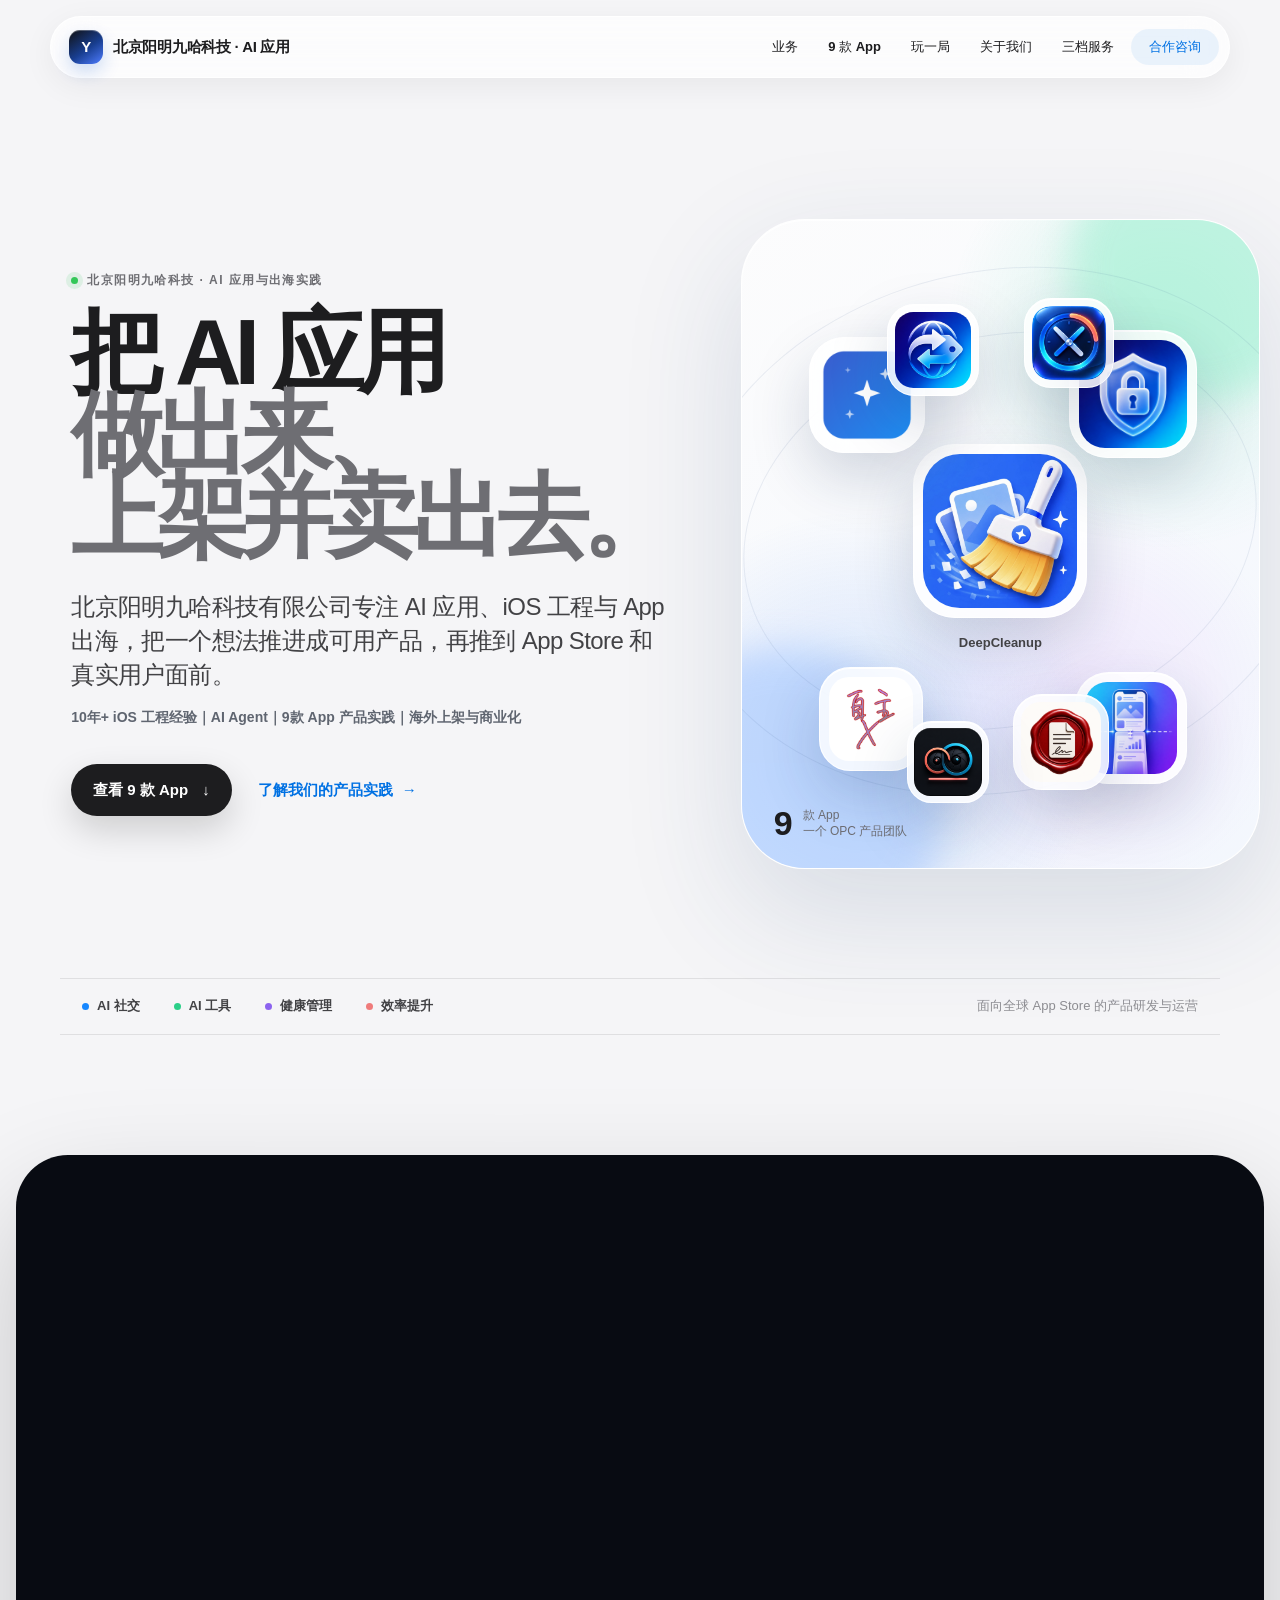
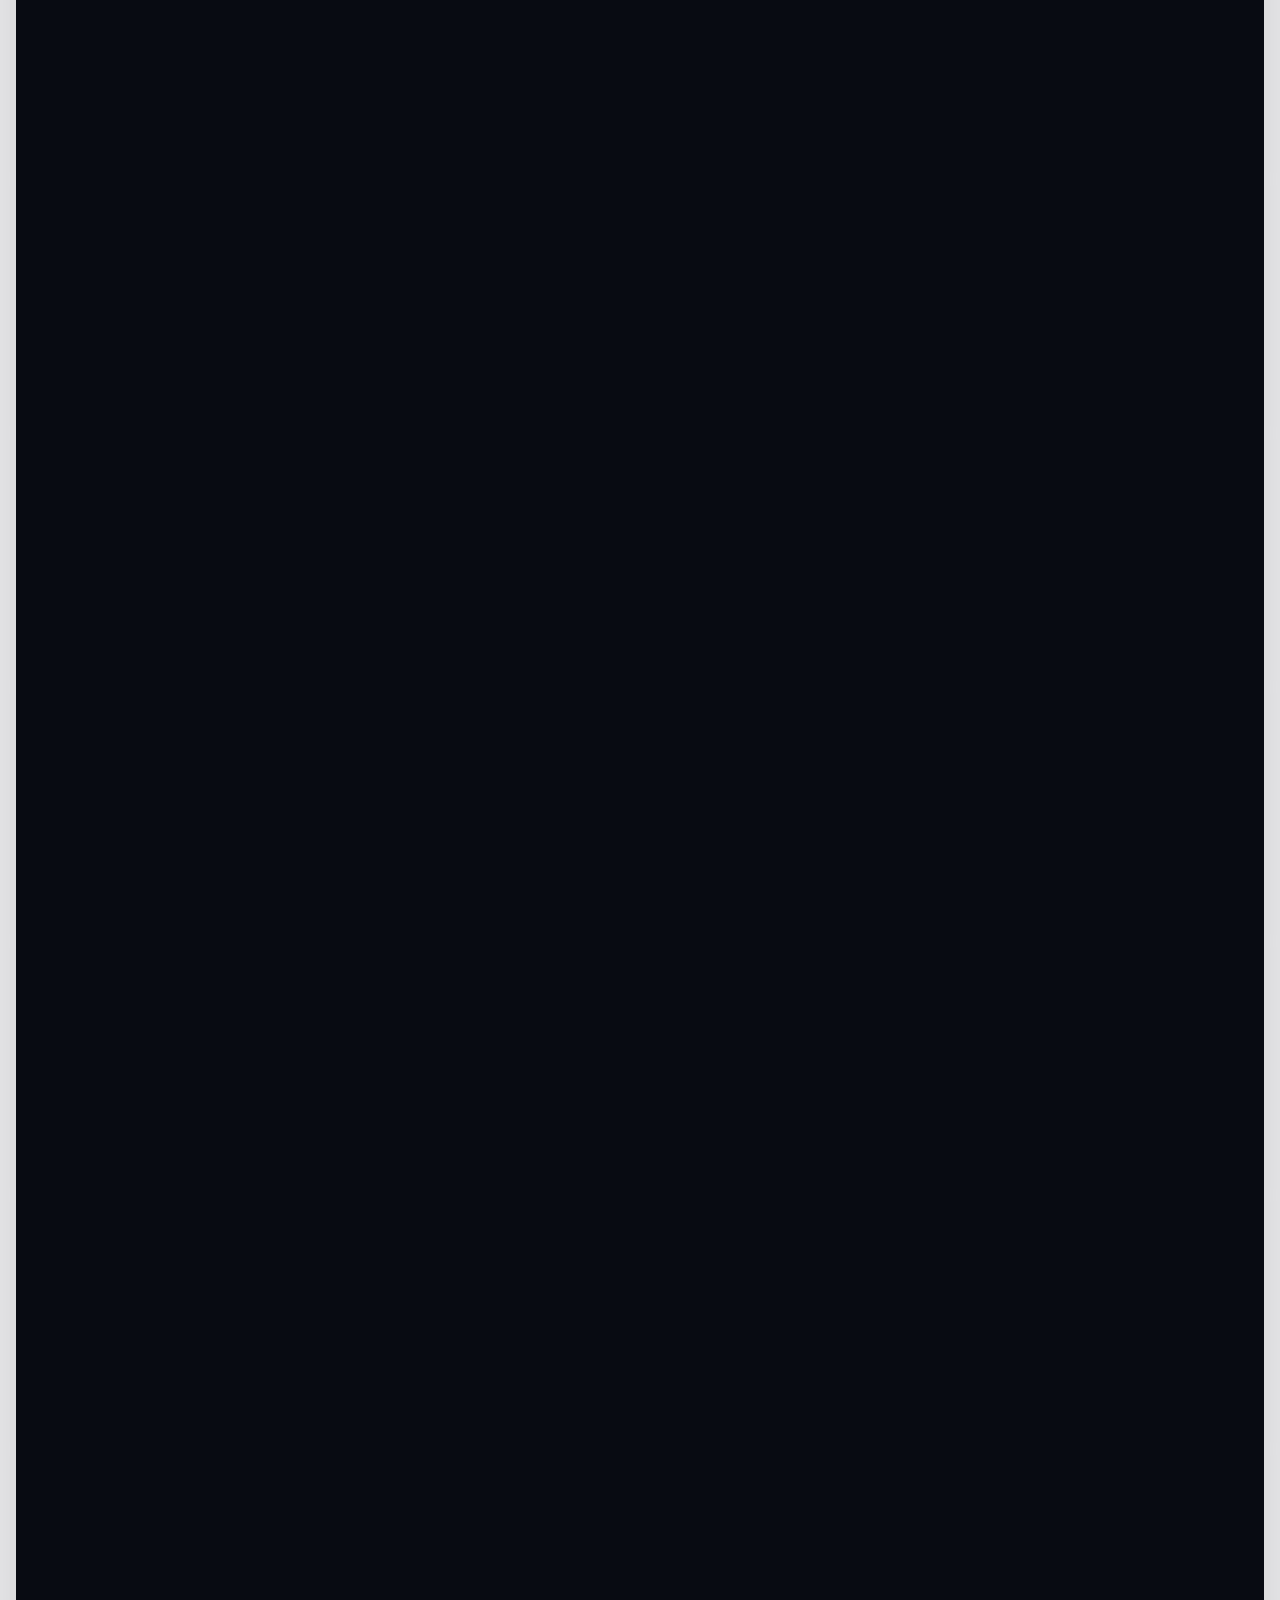
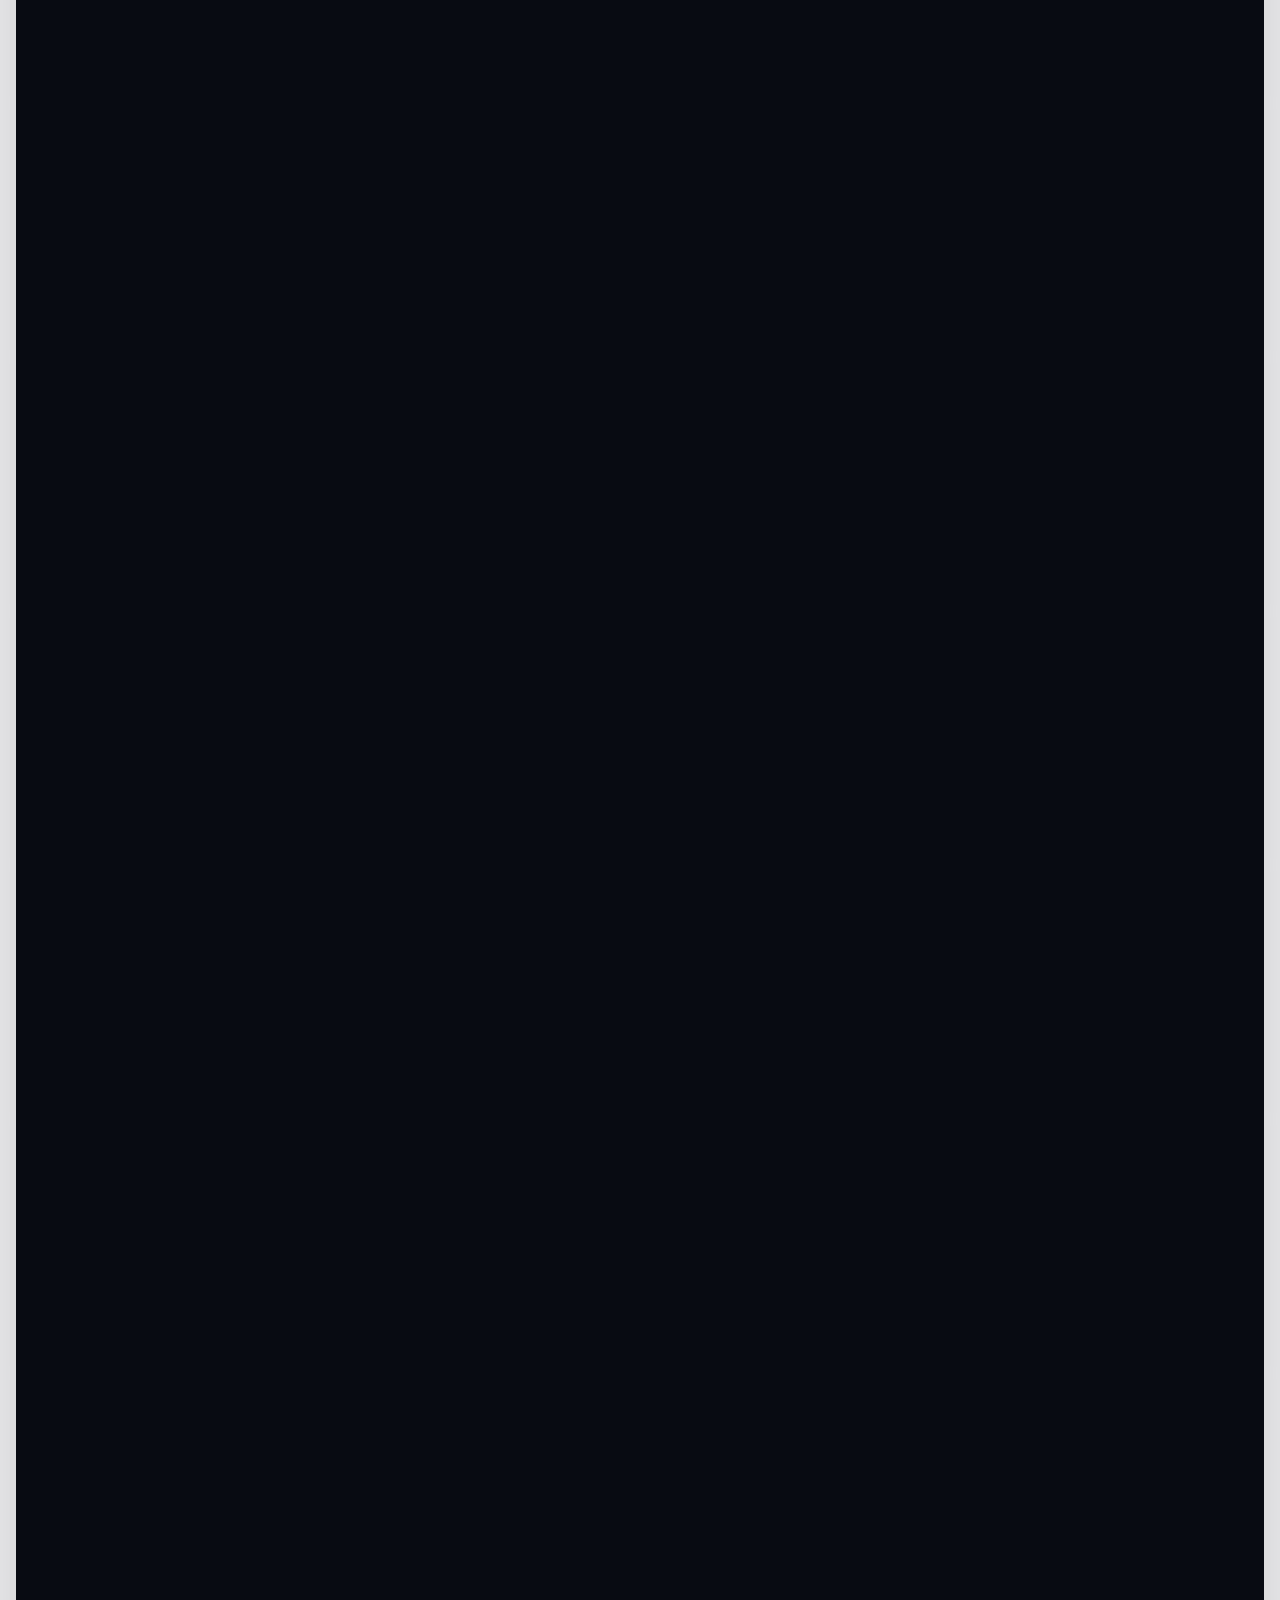
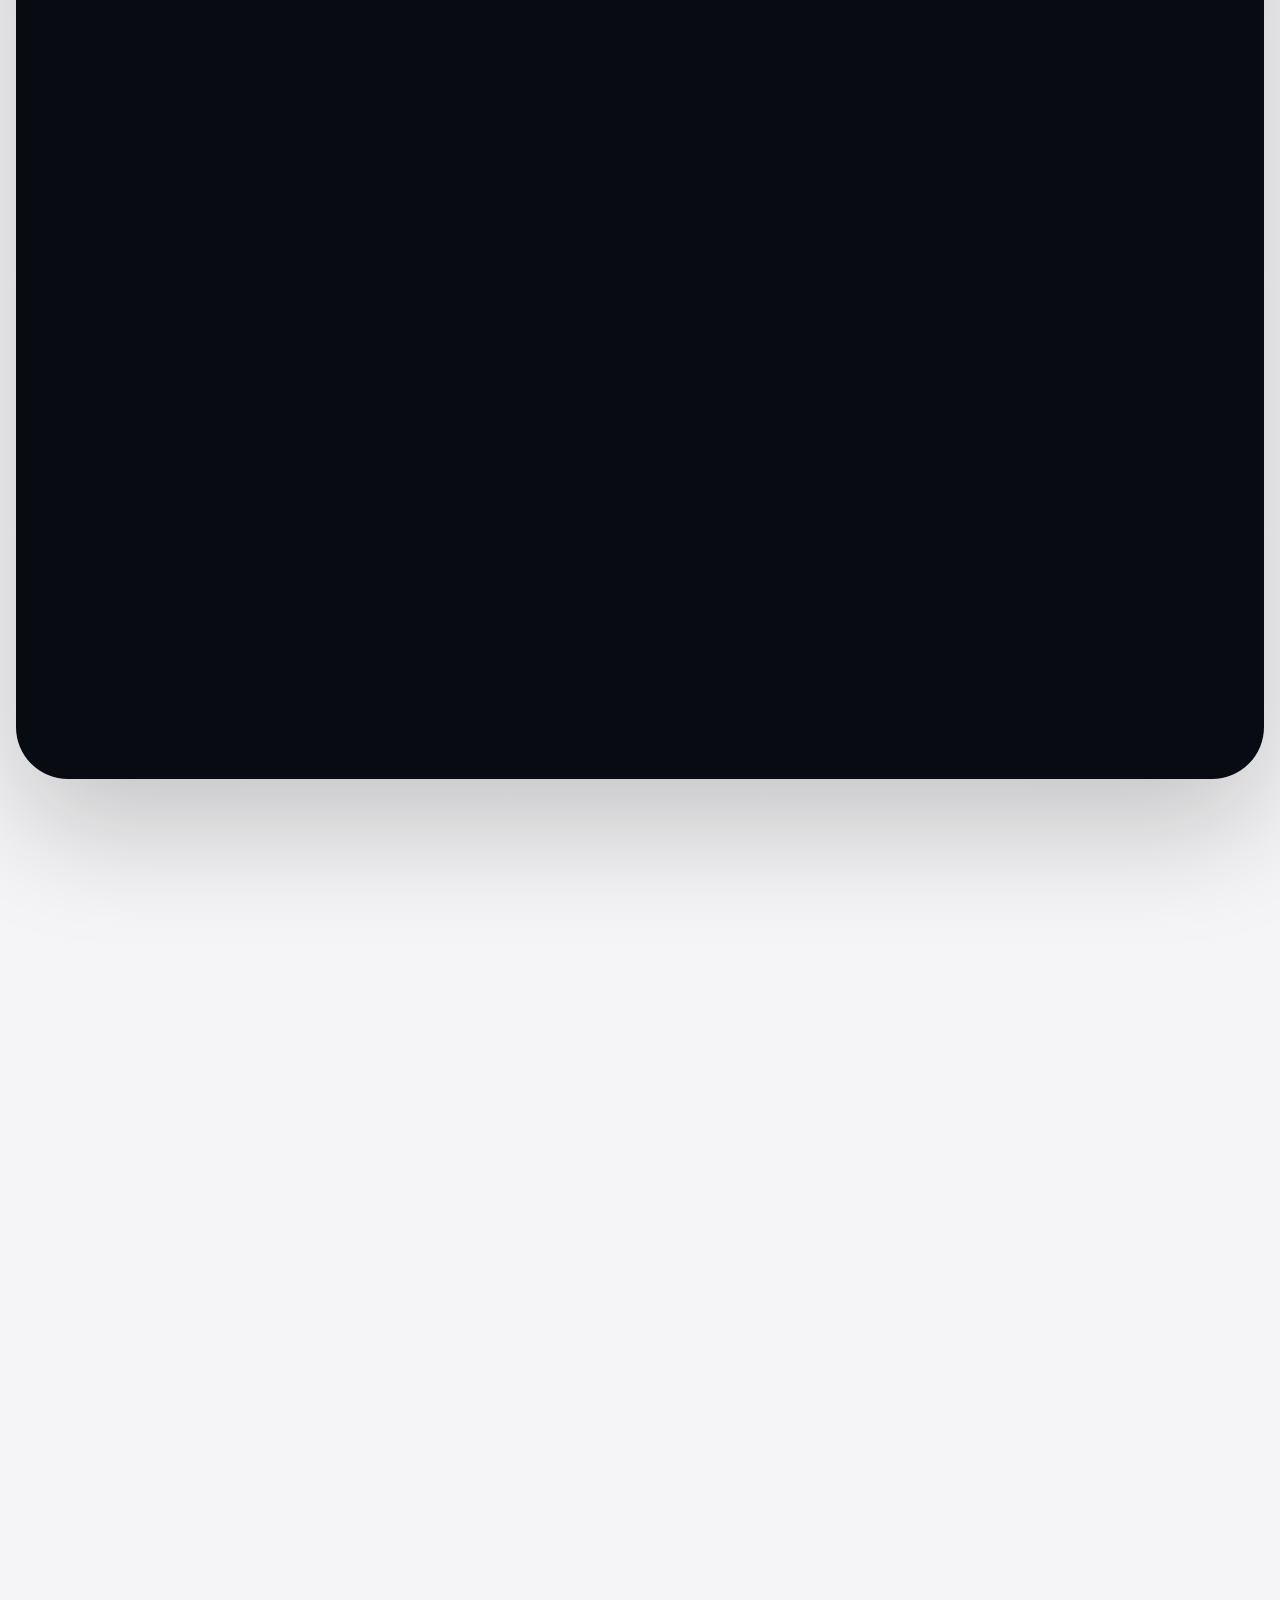
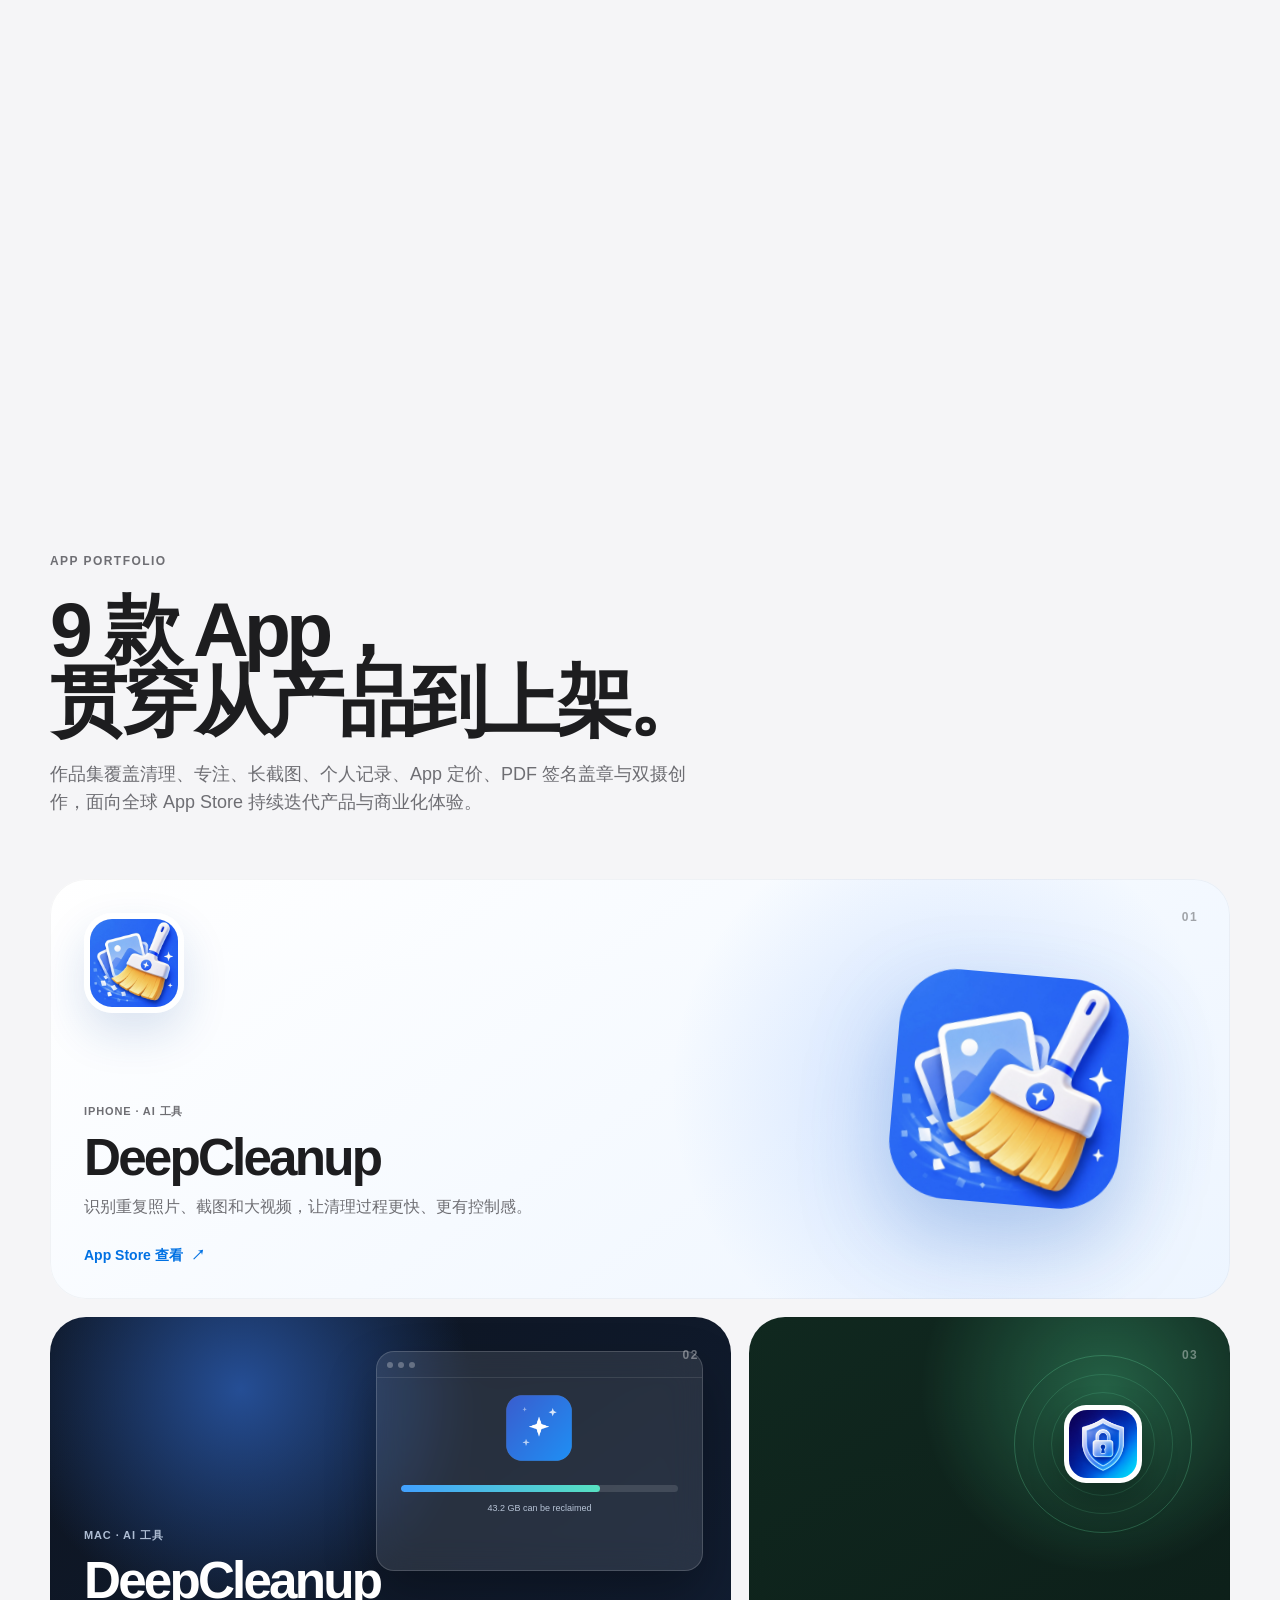
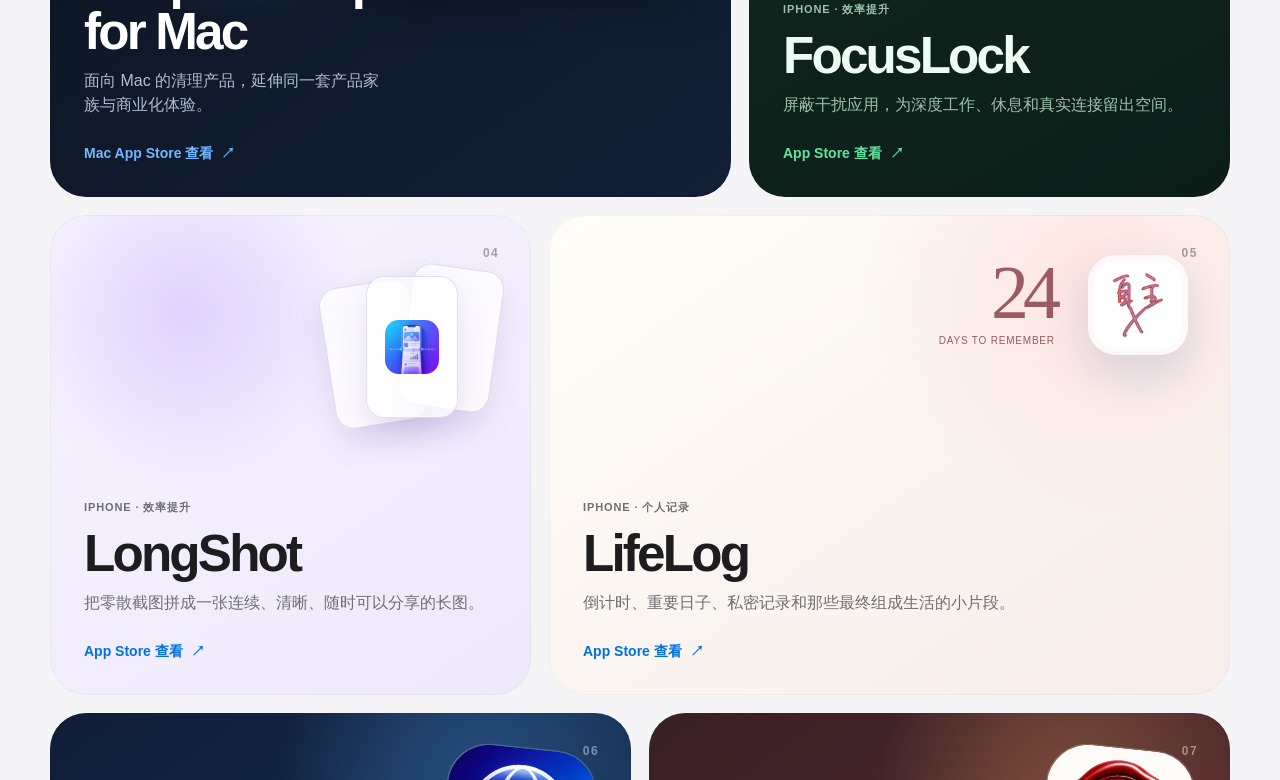
==== commit b42067ac: "feat: add DuoCue as ninth app" ====
--- a/index.html
+++ b/index.html
@@ -35,7 +35,7 @@
     </a>
     <nav class="nav" aria-label="主导航">
       <a href="#business">业务</a>
-      <a href="#apps">8 款 App</a>
+      <a href="#apps">9 款 App</a>
       <a href="pixel-quest/">玩一局</a>
       <a href="#about">关于我们</a>
       <a href="#services">三档服务</a>
@@ -49,14 +49,14 @@
         <p class="kicker"><span></span> 北京阳明九哈科技 · AI 应用与出海实践</p>
         <h1 id="hero-title">把 AI 应用<br /><em>做出来、上架并卖出去。</em></h1>
         <p class="hero-lead">北京阳明九哈科技有限公司专注 AI 应用、iOS 工程与 App 出海，把一个想法推进成可用产品，再推到 App Store 和真实用户面前。</p>
-        <p class="hero-cn">10年+ iOS 工程经验｜AI Agent｜8款 App 产品实践｜海外上架与商业化</p>
+        <p class="hero-cn">10年+ iOS 工程经验｜AI Agent｜9款 App 产品实践｜海外上架与商业化</p>
         <div class="hero-actions">
-          <a class="button button-dark" href="#apps">查看 8 款 App <span aria-hidden="true">↓</span></a>
+          <a class="button button-dark" href="#apps">查看 9 款 App <span aria-hidden="true">↓</span></a>
           <a class="text-link" href="#about">了解我们的产品实践 <span aria-hidden="true">→</span></a>
         </div>
       </div>
 
-      <div class="product-stage" aria-label="阳明九哈 8 款 App 产品矩阵">
+      <div class="product-stage" aria-label="阳明九哈 9 款 App 产品矩阵">
         <div class="stage-glow glow-blue"></div>
         <div class="stage-glow glow-green"></div>
         <div class="stage-orbit orbit-one"></div>
@@ -87,9 +87,12 @@
         <a class="stage-icon stage-countdown" href="#app-x-autonomy-countdown" aria-label="查看 X Autonomy Countdown">
           <img src="life-coach/assets/icons/x-autonomy-countdown.png" alt="X Autonomy Countdown 图标" width="512" height="512" loading="lazy" decoding="async" />
         </a>
+        <a class="stage-icon stage-duocue" href="#app-duocue" aria-label="查看 DuoCue 双拍">
+          <img src="life-coach/assets/icons/duocue.png" alt="DuoCue 双拍图标" width="1024" height="1024" loading="lazy" decoding="async" />
+        </a>
 
         <div class="stage-caption" aria-hidden="true">
-          <strong>8</strong>
+          <strong>9</strong>
           <span>款 App<br />一个 OPC 产品团队</span>
         </div>
       </div>
@@ -132,7 +135,7 @@
           <div class="phone-status"><span>9:41</span><span>● ●</span></div>
           <div class="phone-heading"><small>AI Product Studio</small><strong>Ship what matters.</strong></div>
           <div class="clean-score">
-            <div class="score-ring"><span><b>8</b> APPS</span></div>
+            <div class="score-ring"><span><b>9</b> APPS</span></div>
             <p>from idea to App Store</p>
           </div>
           <div class="clean-rows">
@@ -199,8 +202,8 @@
     <section class="apps" id="apps" aria-labelledby="apps-title">
       <div class="section-heading">
         <p class="overline">APP PORTFOLIO</p>
-        <h2 id="apps-title">8 款 App，<br />贯穿从产品到上架。</h2>
-        <p>作品集覆盖清理、专注、长截图、个人记录、App 定价与 PDF 签名盖章，面向全球 App Store 持续迭代产品与商业化体验。</p>
+        <h2 id="apps-title">9 款 App，<br />贯穿从产品到上架。</h2>
+        <p>作品集覆盖清理、专注、长截图、个人记录、App 定价、PDF 签名盖章与双摄创作，面向全球 App Store 持续迭代产品与商业化体验。</p>
       </div>
 
       <div class="app-grid">
@@ -297,6 +300,20 @@
           </div>
           <a class="card-link" href="https://apps.apple.com/us/app/x%E8%87%AA%E4%B8%BB%E5%80%92%E8%AE%A1%E6%97%B6/id6504705716?mt=12" target="_blank" rel="noopener noreferrer">Mac App Store 查看 <span aria-hidden="true">↗</span></a>
         </article>
+
+        <article class="app-card card-duocue" id="app-duocue">
+          <div class="card-number">09</div>
+          <div class="duocue-visual" aria-hidden="true">
+            <img src="life-coach/assets/icons/duocue.png" alt="" width="1024" height="1024" loading="lazy" decoding="async" />
+            <span class="duocue-beam"></span>
+          </div>
+          <div class="card-copy">
+            <span class="platform-pill">iPhone · 创作者工具</span>
+            <h3>DuoCue · 双拍</h3>
+            <p>同时记录前后摄像头，支持画中画与上下分屏；提词器跟随语音推进，完成后导出视频。</p>
+          </div>
+          <a class="card-link" href="https://github.com/zhangxiaomeng1/DualCamCreator" target="_blank" rel="noopener noreferrer">GitHub 查看项目 <span aria-hidden="true">↗</span></a>
+        </article>
       </div>
     </section>
 
@@ -313,7 +330,7 @@
       </div>
       <div class="metrics" aria-label="公司的能力摘要">
         <div><strong>10+</strong><span>年 iOS<br />工程经验</span></div>
-        <div><strong>8</strong><span>款 App<br />运营与交付</span></div>
+        <div><strong>9</strong><span>款 App<br />运营与交付</span></div>
         <div><strong>4</strong><span>个产品方向<br />面向全球市场</span></div>
       </div>
       <div class="capabilities" aria-label="技术与增长能力">
@@ -350,7 +367,7 @@
     <a class="brand footer-brand" href="#top"><span class="brand-mark" aria-hidden="true">Y</span><span>北京阳明九哈科技 · AI 应用</span></a>
     <p>AI 应用与全球化移动互联网产品</p>
     <nav class="footer-links" aria-label="页脚导航">
-      <a href="#business">业务</a><a href="#apps">8 款 App</a><a href="pixel-quest/">玩一局</a><a href="#services">三档服务</a><a href="life-coach/privacy.html">隐私</a><a href="life-coach/privacy-supplement.html">隐私补充说明</a><a href="life-coach/terms.html">条款</a>
+      <a href="#business">业务</a><a href="#apps">9 款 App</a><a href="pixel-quest/">玩一局</a><a href="#services">三档服务</a><a href="life-coach/privacy.html">隐私</a><a href="life-coach/privacy-supplement.html">隐私补充说明</a><a href="life-coach/terms.html">条款</a>
     </nav>
     <p class="copyright">© 2026 北京阳明九哈科技有限公司 · Built for useful products.</p>
   </footer>
--- a/company.css
+++ b/company.css
@@ -9,7 +9,8 @@
 .stage-ratepilot { width: 92px; height: 92px; left: 28%; top: 13%; padding: 7px; animation-delay: -1.5s; }
 .stage-stamp { width: 96px; height: 96px; right: 29%; bottom: 12%; padding: 7px; animation-delay: -3.8s; }
 .stage-countdown { width: 90px; height: 90px; right: 28%; top: 12%; padding: 7px; animation-delay: -4.9s; }
-.stage-ratepilot img, .stage-stamp img, .stage-countdown img { object-fit: cover; }
+.stage-duocue { width: 82px; height: 82px; left: 32%; bottom: 10%; padding: 6px; animation-delay: -5.7s; }
+.stage-ratepilot img, .stage-stamp img, .stage-countdown img, .stage-duocue img { object-fit: cover; }
 
 .card-ratepilot { grid-column: span 6; color: #eff7ff; background: radial-gradient(circle at 75% 15%, rgba(81, 167, 255, .36), transparent 35%), linear-gradient(145deg, #101d38, #19365a); }
 .card-ratepilot .platform-pill, .card-ratepilot p { color: #b8d1eb; }
@@ -23,6 +24,15 @@
 .card-countdown .platform-pill, .card-countdown p { color: #8b6265; }
 .card-countdown .card-link { color: #c8474f; }
 .card-countdown .card-icon { box-shadow: 0 20px 45px rgba(151, 62, 72, .14); }
+.card-duocue { grid-column: span 12; min-height: 390px; color: #eff8ff; background: radial-gradient(circle at 78% 18%, rgba(24, 198, 238, .28), transparent 34%), linear-gradient(145deg, #0c111d, #182b46 58%, #311d35); }
+.card-duocue .platform-pill, .card-duocue p { color: #b4c9d9; }
+.card-duocue .card-number { color: rgba(255, 255, 255, .44); }
+.card-duocue .card-link { color: #74dcff; }
+.duocue-visual { position: absolute; top: 32px; right: 56px; width: 218px; height: 218px; display: grid; place-items: center; }
+.duocue-visual::before { content: ""; position: absolute; inset: 2px; border: 1px solid rgba(116, 220, 255, .24); border-radius: 50%; box-shadow: 0 0 0 20px rgba(116, 220, 255, .04), 0 0 0 42px rgba(255, 111, 98, .05); }
+.duocue-visual img { position: relative; z-index: 2; width: 148px; height: 148px; border-radius: 38px; object-fit: cover; box-shadow: 0 24px 60px rgba(0, 0, 0, .38); transform: rotate(5deg); }
+.duocue-beam { position: absolute; z-index: 1; right: -12px; bottom: 15px; width: 126px; height: 7px; border-radius: 999px; background: linear-gradient(90deg, #ff776c, #27d6f4); box-shadow: 0 0 18px rgba(39, 214, 244, .55); transform: rotate(-7deg); }
+.card-duocue .card-copy { max-width: 58%; }
 .new-app-icon { position: absolute; top: 34px; right: 38px; width: 150px; height: 150px; overflow: hidden; display: grid; place-items: center; border: 1px solid rgba(255, 255, 255, .18); border-radius: 42px; box-shadow: 0 24px 60px rgba(0, 0, 0, .24), inset 0 1px 0 rgba(255, 255, 255, .24); transform: rotate(6deg); }
 .new-app-icon img { width: 100%; height: 100%; object-fit: cover; border-radius: inherit; }
 .card-ratepilot .card-copy, .card-stamp .card-copy { max-width: 78%; }
@@ -75,6 +85,7 @@
   .stage-ratepilot { left: 24%; top: 13%; }
   .stage-stamp { right: 24%; bottom: 12%; }
   .stage-countdown { right: 27%; top: 12%; }
+  .stage-duocue { left: 31%; bottom: 10%; }
   .card-ratepilot, .card-stamp { grid-column: span 6; }
   .service-grid { grid-template-columns: 1fr; }
   .service-card { min-height: auto; }
@@ -97,10 +108,15 @@
   .stage-ratepilot { width: 62px; height: 62px; left: 25%; top: 14%; padding: 5px; }
   .stage-stamp { width: 64px; height: 64px; right: 24%; bottom: 14%; padding: 5px; }
   .stage-countdown { width: 60px; height: 60px; right: 26%; top: 12%; padding: 5px; }
+  .stage-duocue { width: 60px; height: 60px; left: 31%; bottom: 10%; padding: 5px; }
   .new-app-icon { top: 28px; right: 28px; width: 116px; height: 116px; border-radius: 34px; }
   .card-ratepilot, .card-stamp { grid-column: auto; min-height: 470px; }
   .card-ratepilot .card-copy, .card-stamp .card-copy { max-width: 100%; }
-  .card-countdown { grid-column: auto; min-height: 470px; }
+  .card-countdown, .card-duocue { grid-column: auto; min-height: 470px; }
+  .duocue-visual { top: 24px; right: 28px; width: 154px; height: 154px; }
+  .duocue-visual img { width: 108px; height: 108px; border-radius: 28px; }
+  .duocue-beam { right: -4px; bottom: 4px; width: 92px; height: 5px; }
+  .card-duocue .card-copy { max-width: 100%; }
   .wechat-card { align-items: flex-start; gap: 14px; }
   .wechat-card img { flex-basis: 132px; width: 132px; height: 132px; }
   .services-section { width: calc(100% - 28px); margin-bottom: 110px; }
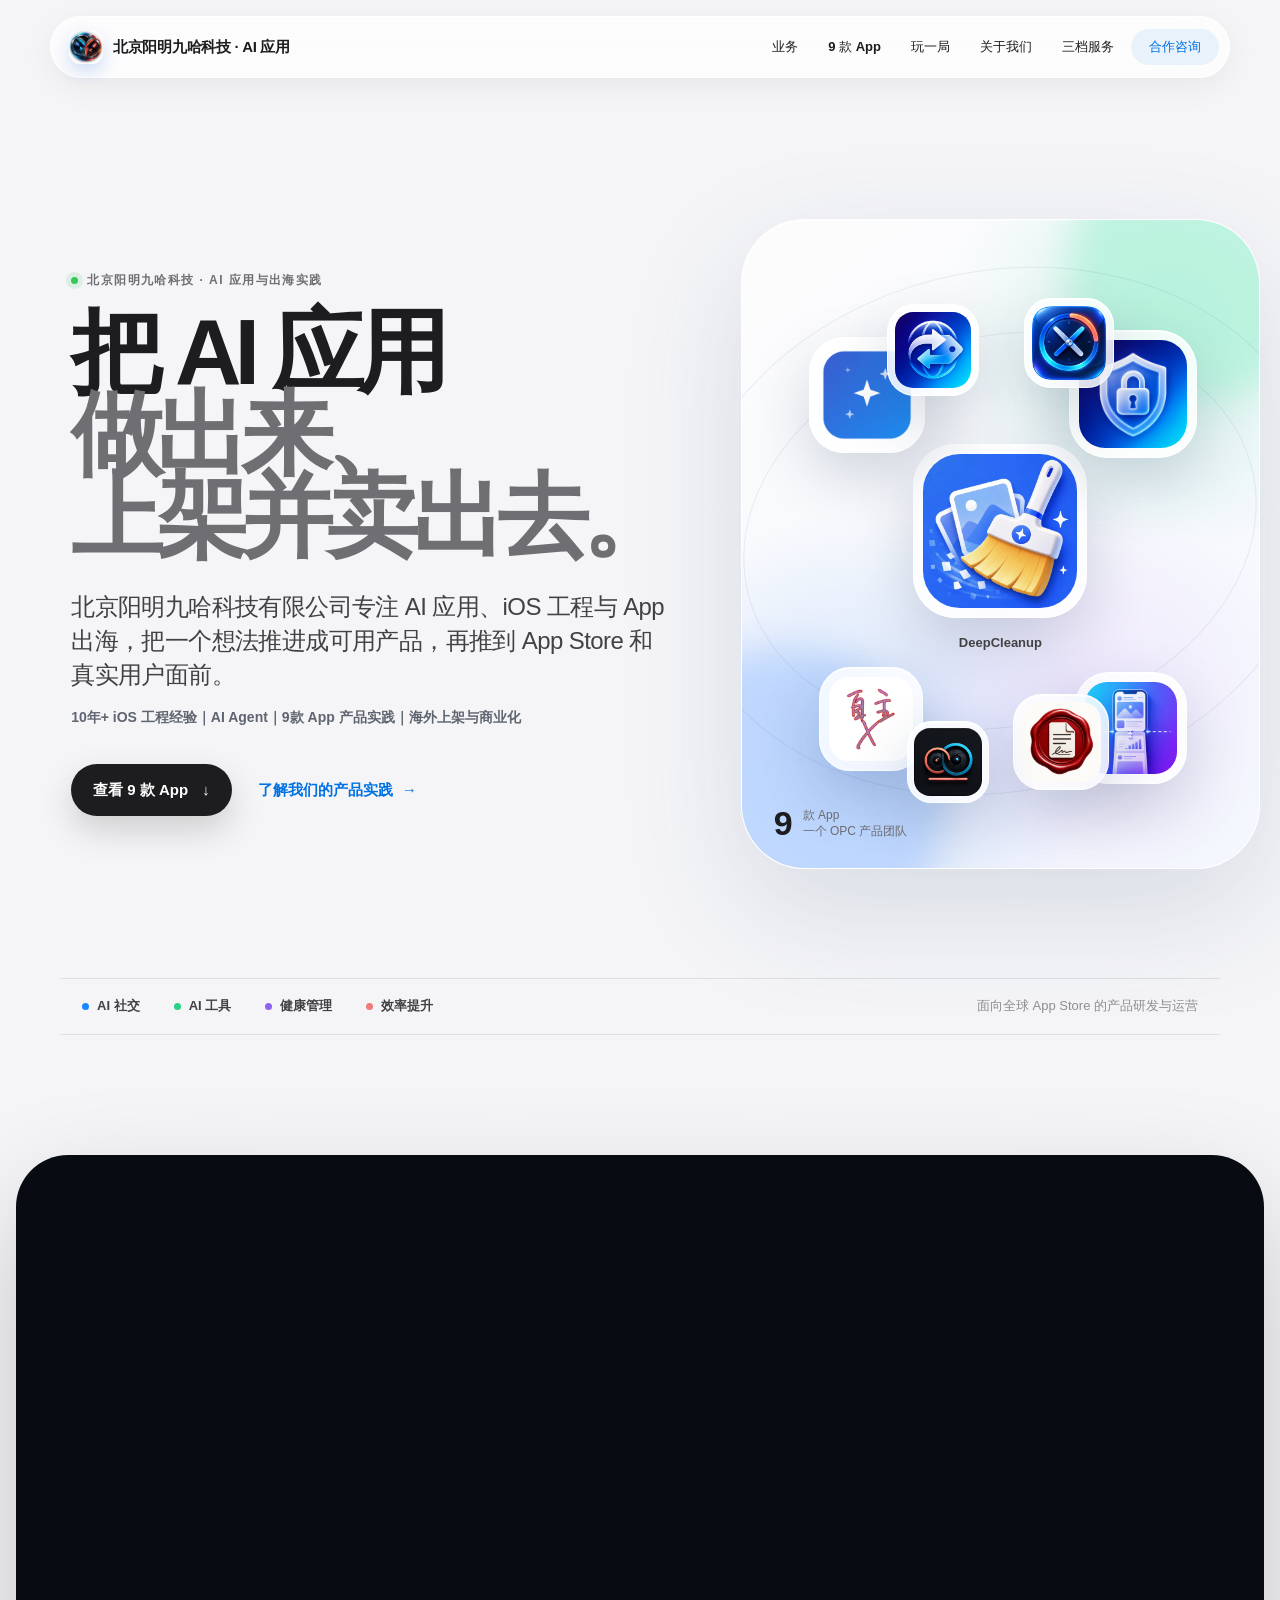
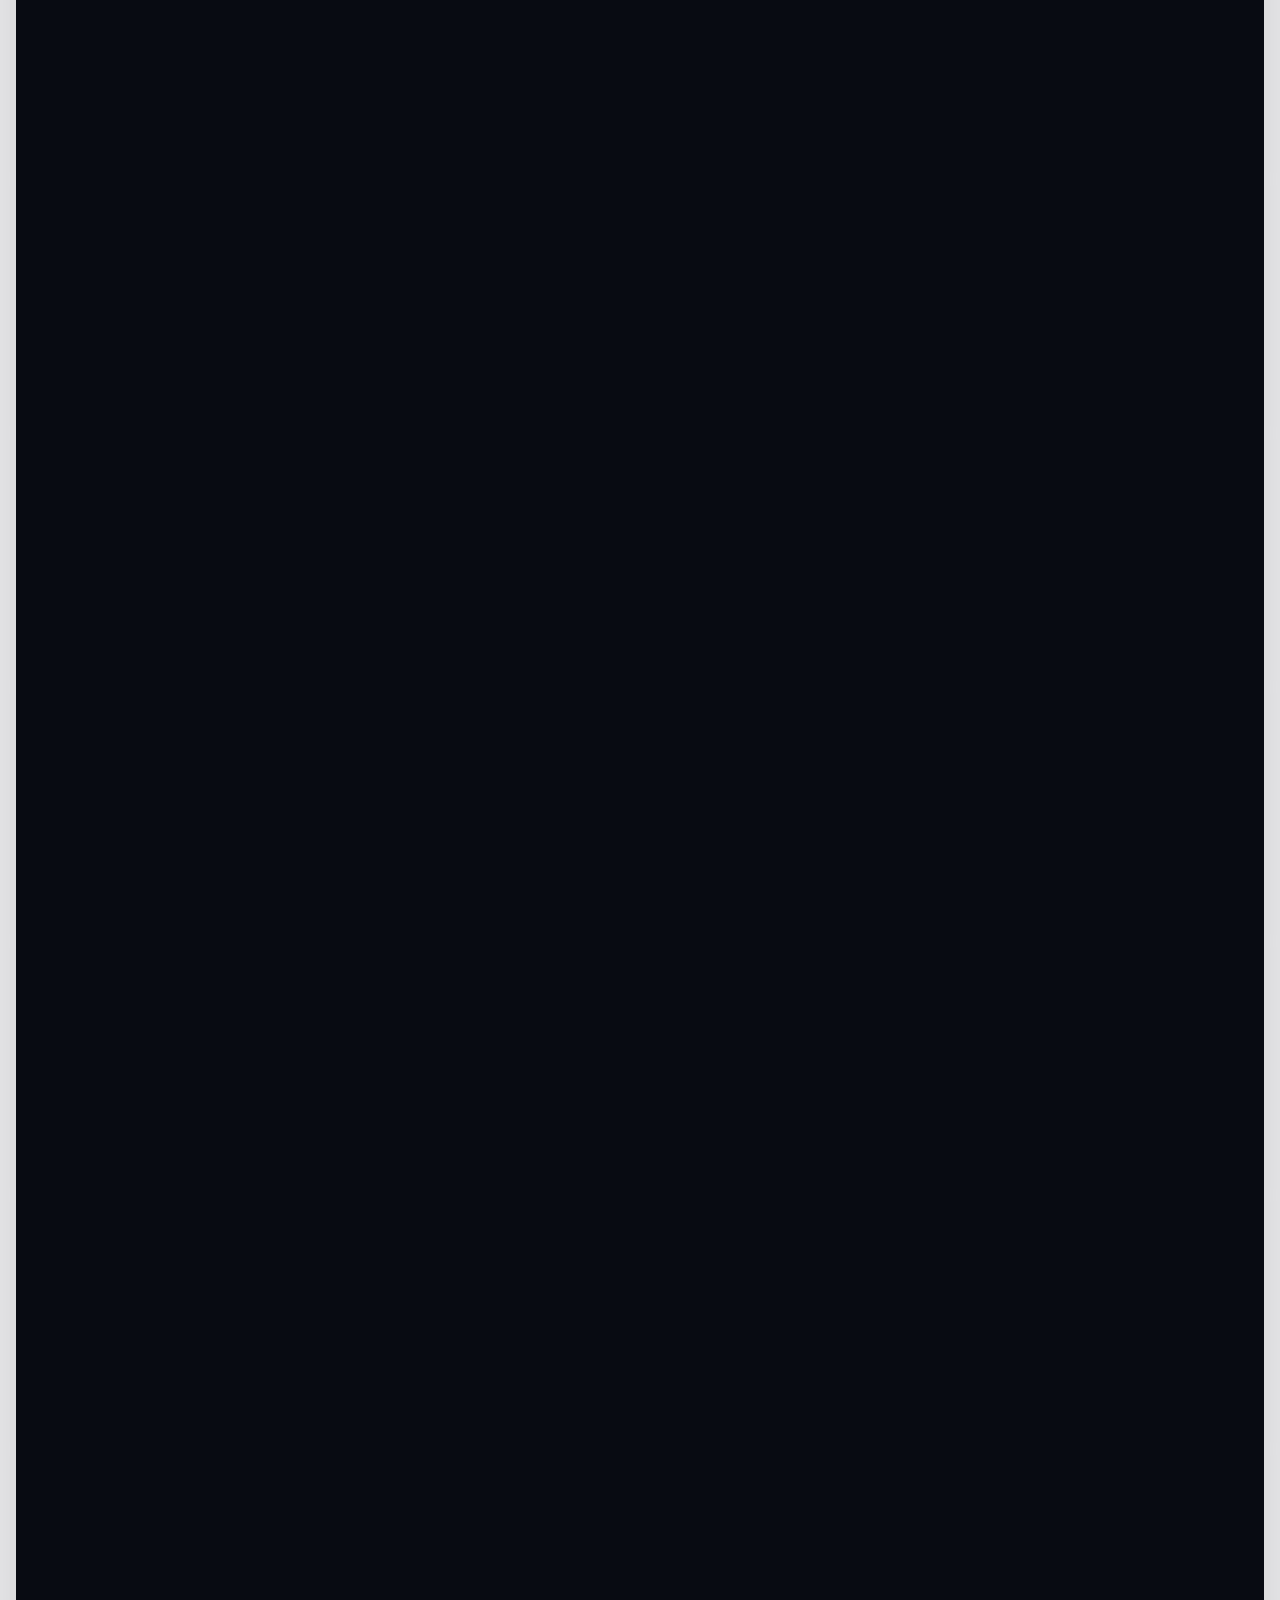
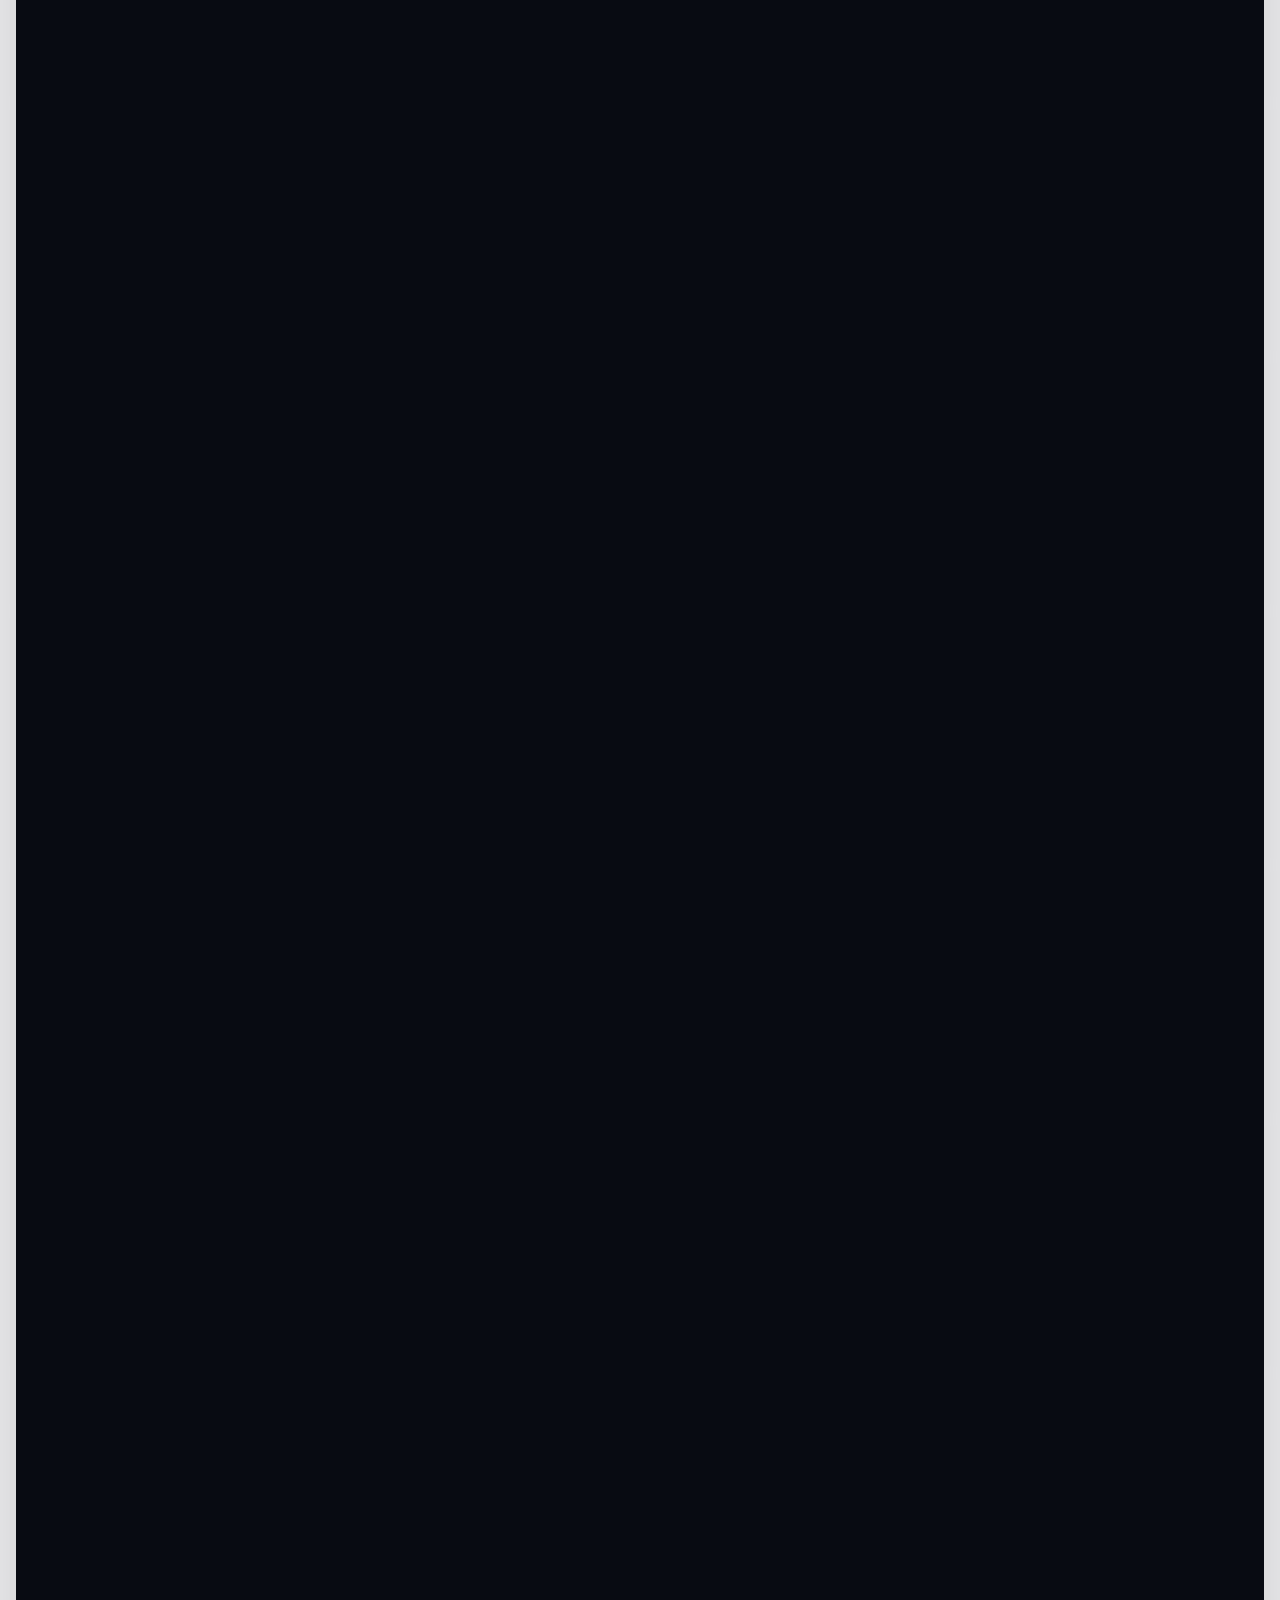
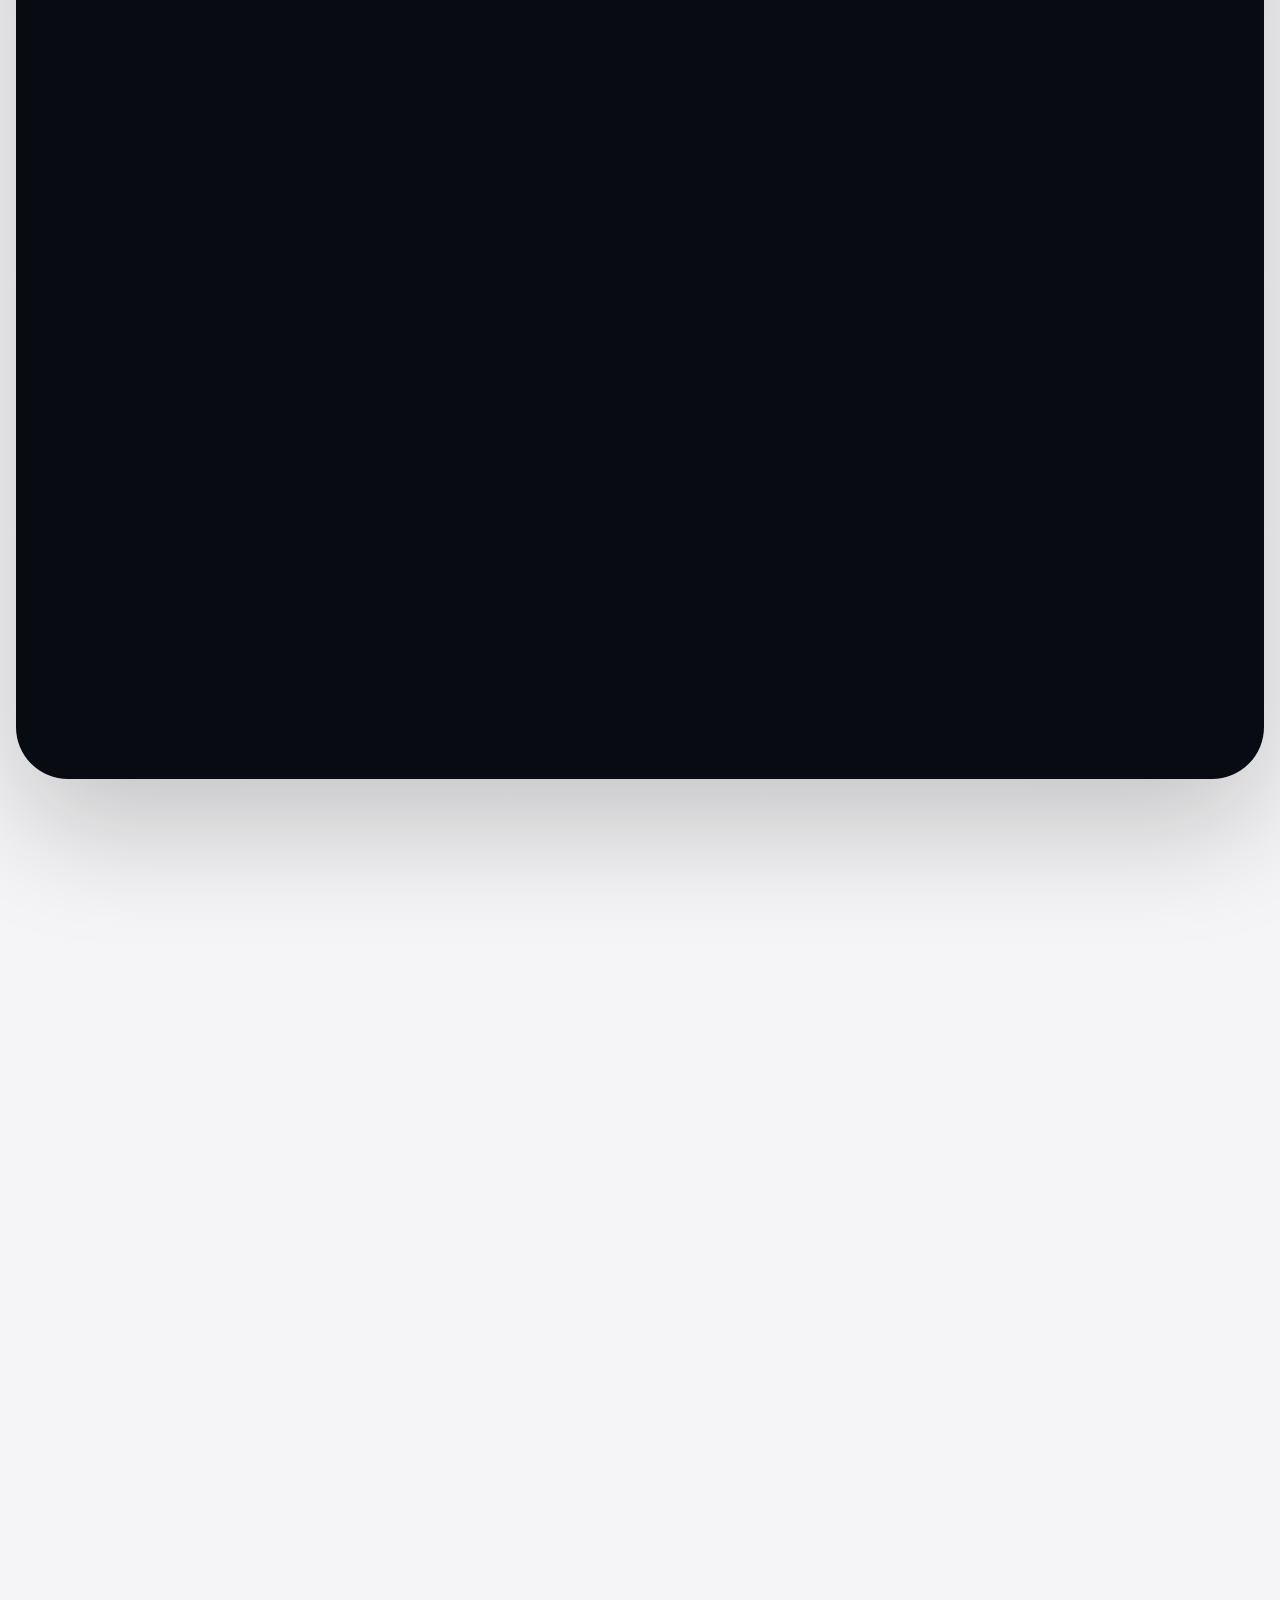
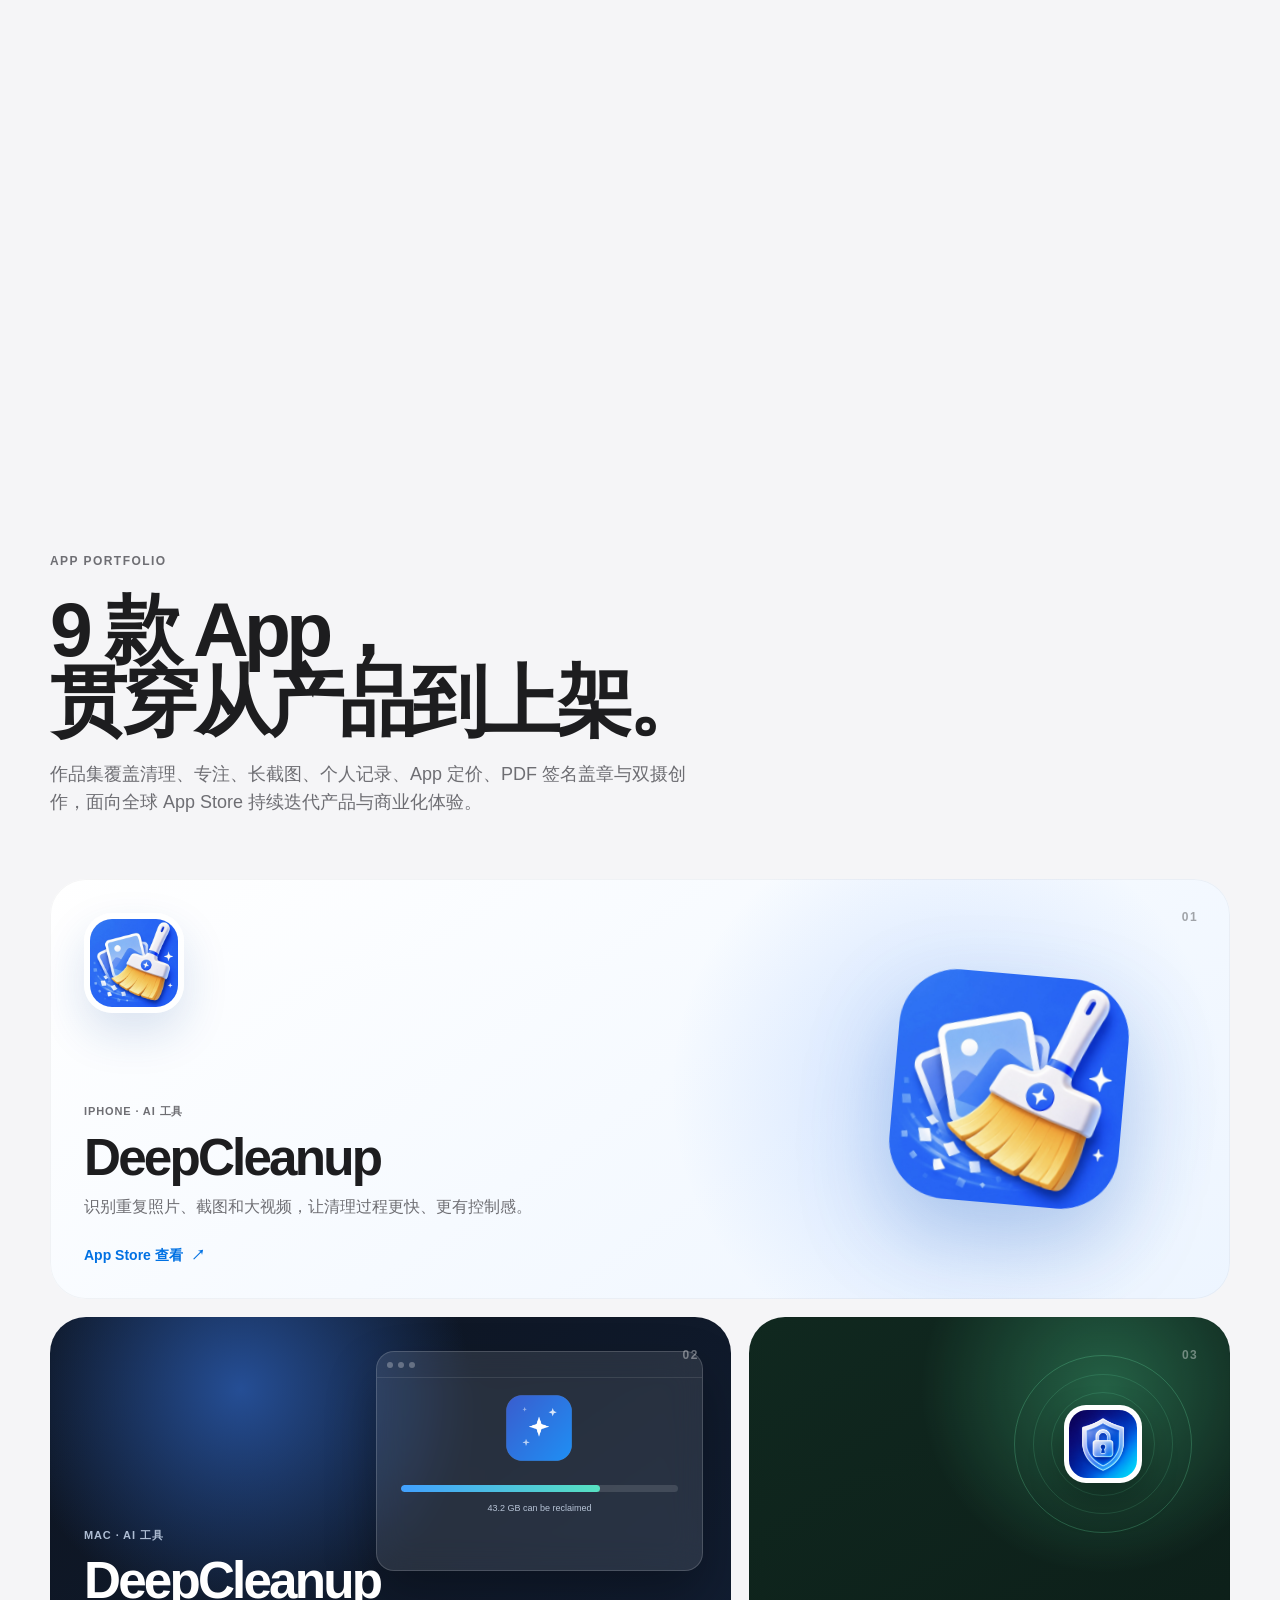
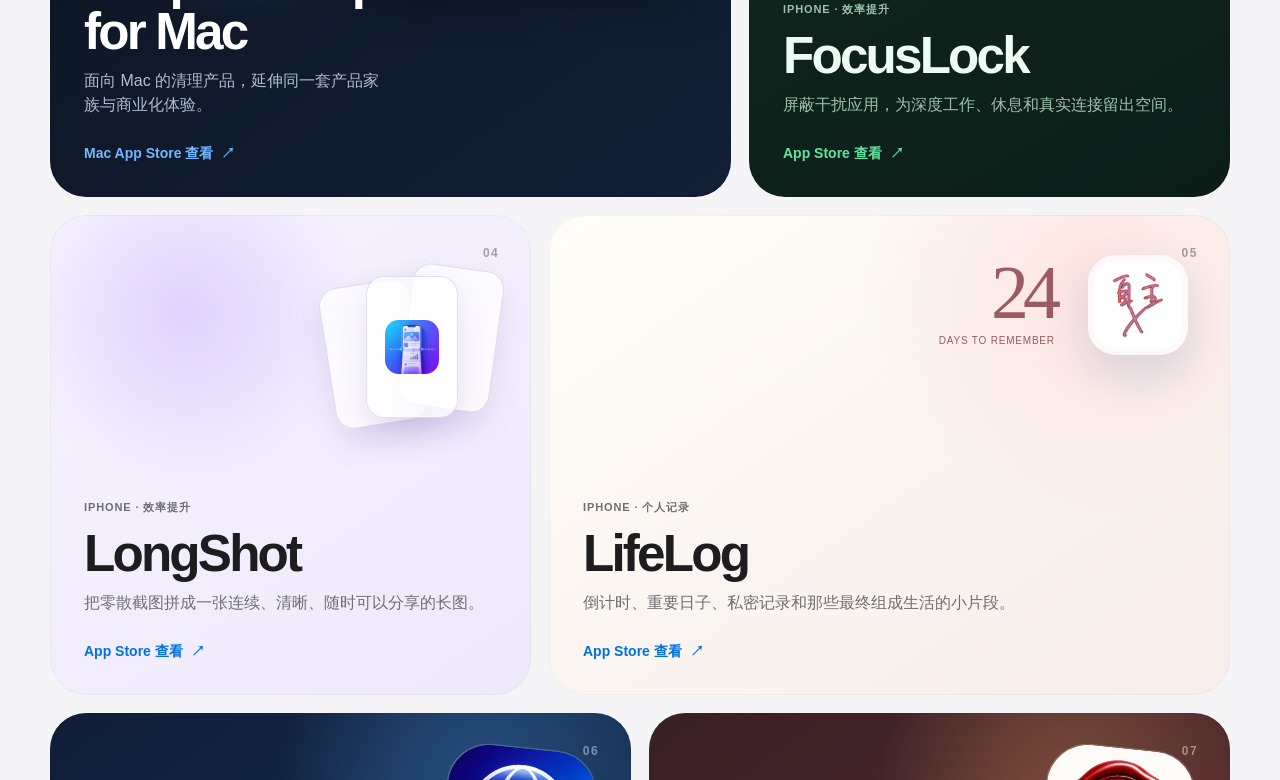
==== commit cf8e4087: "feat: refresh website brand logo" ====
--- a/index.html
+++ b/index.html
@@ -19,7 +19,7 @@
   <meta name="twitter:title" content="北京阳明九哈科技有限公司｜AI 应用与全球化移动互联网产品" />
   <meta name="twitter:description" content="专注 AI 应用、iOS 工程与 App 出海实践的科技公司。" />
   <meta name="twitter:image" content="life-coach/assets/homepage-og.png" />
-  <link rel="icon" type="image/png" href="life-coach/assets/favicon.png" />
+  <link rel="icon" type="image/png" href="life-coach/assets/brand-logo.png" />
   <link rel="preload" as="image" href="life-coach/assets/icons/deepcleanup-ios.png" fetchpriority="high" />
   <link rel="stylesheet" href="life-coach/style.css" />
   <link rel="stylesheet" href="company.css?v=focuslock-fix-1" />
@@ -30,7 +30,7 @@
 
   <header class="site-header">
     <a class="brand" href="#top" aria-label="北京阳明九哈科技有限公司">
-      <span class="brand-mark" aria-hidden="true">Y</span>
+      <img class="brand-mark" src="life-coach/assets/brand-logo.png" alt="" width="34" height="34" />
       <span>北京阳明九哈科技 · AI 应用</span>
     </a>
     <nav class="nav" aria-label="主导航">
@@ -364,7 +364,7 @@
   </main>
 
   <footer class="footer">
-    <a class="brand footer-brand" href="#top"><span class="brand-mark" aria-hidden="true">Y</span><span>北京阳明九哈科技 · AI 应用</span></a>
+    <a class="brand footer-brand" href="#top"><img class="brand-mark" src="life-coach/assets/brand-logo.png" alt="" width="34" height="34" /><span>北京阳明九哈科技 · AI 应用</span></a>
     <p>AI 应用与全球化移动互联网产品</p>
     <nav class="footer-links" aria-label="页脚导航">
       <a href="#business">业务</a><a href="#apps">9 款 App</a><a href="pixel-quest/">玩一局</a><a href="#services">三档服务</a><a href="life-coach/privacy.html">隐私</a><a href="life-coach/privacy-supplement.html">隐私补充说明</a><a href="life-coach/terms.html">条款</a>
--- a/company.css
+++ b/company.css
@@ -1,6 +1,7 @@
 /* Root homepage overrides: the Life Coach visual language, adapted for Yangming Technology. */
 body { font-family: -apple-system, BlinkMacSystemFont, "SF Pro Display", "SF Pro Text", "PingFang SC", "Microsoft YaHei", sans-serif; }
 .brand { letter-spacing: -.02em; }
+.brand-mark { display: block; object-fit: cover; background: transparent; box-shadow: 0 8px 18px rgba(0, 79, 205, .18); }
 .hero h1, .featured h2, .section-heading h2, .about h2, .contact h2 { word-break: keep-all; }
 .hero-lead { max-width: 660px; }
 .hero-cn { font-weight: 650; color: #5f6570; }
